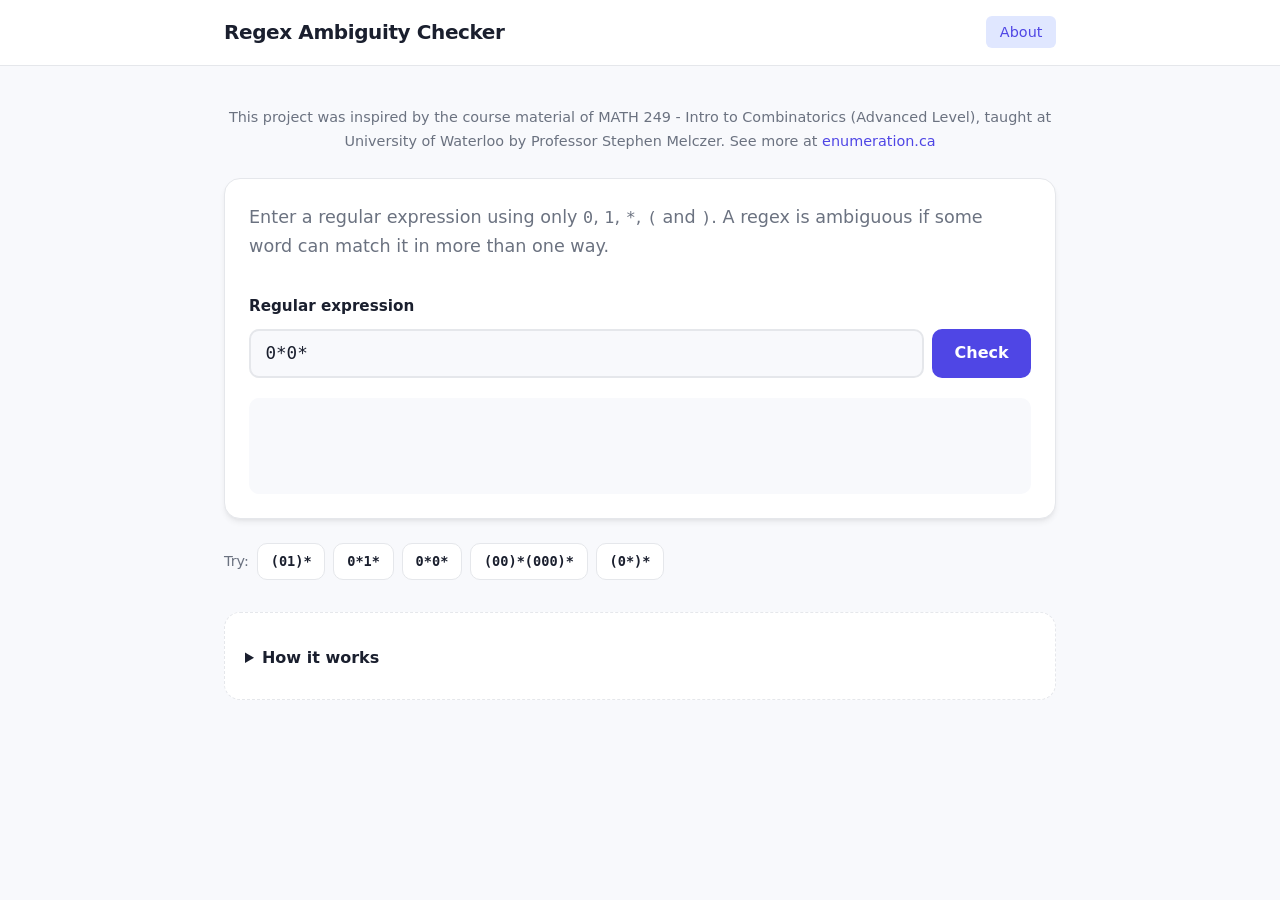
==== index.html @ b0a6043d "minor wording changes index.html" ====
<!DOCTYPE html>

<html lang="en">
<head>
  <meta charset="utf-8">
  <meta name="viewport" content="width=device-width, initial-scale=1">
  <title>Regex Ambiguity Checker</title>
  <link rel="stylesheet" href="style.css">
</head>
<body>
  <header class="site-header">
    <div class="header-content">
      <h1>Regex Ambiguity Checker</h1>
      <nav>
        <a href="about.html" class="nav-link">About</a>
      </nav>
    </div>
  </header>

  <main>
    <p class="inspiration-line">This project was inspired by the course material of MATH 249 - Intro to Combinatorics (Advanced Level), taught at University of Waterloo by Professor Stephen Melczer. See more at <a href="https://enumeration.ca" target="_blank" rel="noopener">enumeration.ca</a></p>

<div class="checker-card">
  <p class="lead">Enter a regular expression using only <code>0</code>, <code>1</code>, <code>*</code>, <code>(</code> and <code>)</code>. A regex is ambiguous if some word can match it in more than one way.</p>

  <label for="regex">Regular expression</label>
  <div class="input-row">
    <input id="regex" type="text" value="0*0*" autocomplete="off" spellcheck="false">
    <button id="check" type="button">
      <span class="btn-text">Check</span>
      <span class="btn-loading" aria-hidden="true">
        <span class="spinner"></span>
        Checking…
      </span>
    </button>
  </div>

  <div id="result" role="status" aria-live="polite"></div>
</div>

<div class="example-chips">
  <span class="examples-label">Try:</span>
  <button type="button" class="chip" data-regex="(01)*">(01)*</button>
  <button type="button" class="chip" data-regex="0*1*">0*1*</button>
  <button type="button" class="chip" data-regex="0*0*">0*0*</button>
  <button type="button" class="chip" data-regex="(00)*(000)*">(00)*(000)*</button>
  <button type="button" class="chip" data-regex="(0*)*">(0*)*</button>
</div>

<details class="how-it-works">
  <summary>How it works</summary>
  <p>The expression is parsed into a tree, converted to a Glushkov automaton, and checked for multiple accepting paths on the same word. <a href="about.html#algorithm">Learn more about the algorithm →</a></p>
</details>

  </main>

  <script>
    const knownAmbiguous = ['0*0*', '(00)*(000)*', '(0*)*', '0*1*0*', '1*1*'];
    const knownUnambiguous = ['(01)*', '0*1*', '0*0', '1*0*', '(01)*0'];

    function checkAmbiguity(regex) {
      if (knownAmbiguous.includes(regex)) return { ambiguous: true };
      if (knownUnambiguous.includes(regex)) return { ambiguous: false };
      if (/\([^)]*\*\)\*/.test(regex)) return { ambiguous: true };
      if (/0\*0\*/.test(regex) || /1\*1\*/.test(regex)) return { ambiguous: true };
      return { ambiguous: false };
    }

    const checkBtn = document.getElementById('check');
    const regexInput = document.getElementById('regex');
    const resultDiv = document.getElementById('result');

    checkBtn.addEventListener('click', function() {
      const btn = this;
      const regexValue = regexInput.value.trim();
      
      btn.classList.add('loading');
      resultDiv.style.opacity = '0';
      
      setTimeout(() => {
        btn.classList.remove('loading');
        resultDiv.style.opacity = '1';
        
        if (regexValue === '') {
          resultDiv.innerHTML = '<p class="verdict bad">⚠ Please enter a regex</p>';
          resultDiv.className = 'result-box error';
          return;
        }
        
        const result = checkAmbiguity(regexValue);
        
        if (result.ambiguous) {
          resultDiv.innerHTML = '<p class="verdict bad">⚠ Ambiguous</p><p class="witness">Some word can match this regex in multiple ways.</p>';
          resultDiv.className = 'result-box bad';
        } else {
          resultDiv.innerHTML = '<p class="verdict good">✓ Unambiguous</p><p class="witness">Each word has exactly one matching path.</p>';
          resultDiv.className = 'result-box good';
        }
      }, 500);
    });

    document.querySelectorAll('.chip').forEach(chip => {
      chip.addEventListener('click', function() {
        regexInput.value = this.dataset.regex;
        resultDiv.innerHTML = '';
        resultDiv.className = 'result-box';
        regexInput.focus();
      });
    });

    regexInput.addEventListener('keypress', function(e) {
      if (e.key === 'Enter') checkBtn.click();
    });
  </script>

</body>
</html>
---- style.css ----
:root {
--bg: #fafbfe;
--ink: #1f2937;
--muted: #6b7287;
--line: #e5e7eb;
--accent: #6366f1;
--accent-soft: #eef2ff;
--bad: #dc2626;
--bad-soft: #fef2f2;
--good: #059669;
--good-soft: #ecfdf5;
--card-bg: #ffffff;
--code-bg: #f8fafc;
--shadow-sm: 0 1px 3px rgba(0, 0, 0, 0.08);
--shadow: 0 4px 12px rgba(0, 0, 0, 0.08);
--shadow-lg: 0 10px 40px rgba(0, 0, 0, 0.12);
--radius-xl: 20px;
--radius-lg: 14px;
--radius-md: 10px;
--radius-sm: 8px;
}

@media (prefers-color-scheme: dark) {
:root {
--bg: #0b0d11;
--ink: #e5e7eb;
--muted: #9ca3af;
--line: #27272a;
--accent: #818cf8;
--accent-soft: #1e1b4b;
--bad: #f87171;
--bad-soft: #450a0a;
--good: #34d399;
--good-soft: #064e3b;
--card-bg: #13151a;
--code-bg: #1a1d24;
--shadow-sm: 0 1px 3px rgba(0, 0, 0, 0.3);
--shadow: 0 4px 12px rgba(0, 0, 0, 0.4);
--shadow-lg: 0 10px 40px rgba(0, 0, 0, 0.5);
}
}

- { box-sizing: border-box; }

body {
margin: 0;
background: var(--bg);
color: var(--ink);
font: 1rem/1.65 system-ui, -apple-system, "Segoe UI", sans-serif;
-webkit-font-smoothing: antialiased;
}

.site-header {
background: var(--card-bg);
border-bottom: 1px solid var(--line);
padding: 0.9rem 0;
position: sticky;
top: 0;
z-index: 100;
}

.header-content {
max-width: 56rem;
margin: 0 auto;
padding: 0 1.5rem;
display: flex;
justify-content: space-between;
align-items: center;
}

.header-content h1 {
font-size: 1.15rem;
margin: 0;
font-weight: 600;
letter-spacing: -0.01em;
}

.header-content h1 a {
color: var(--ink);
text-decoration: none;
}

.nav-link {
color: var(--accent);
text-decoration: none;
font-weight: 500;
padding: 0.45rem 0.9rem;
border-radius: var(--radius-sm);
background: var(--accent-soft);
font-size: 0.9rem;
transition: all 0.2s ease;
}

.nav-link:hover {
background: var(--accent);
color: #fff;
}

.back-link {
color: var(--accent);
text-decoration: none;
font-weight: 500;
transition: opacity 0.2s ease;
}

.back-link:hover {
opacity: 0.8;
}

main {
max-width: 56rem;
margin: 0 auto;
padding: 2rem 1.5rem 4rem;
}

.inspiration-line {
color: var(--muted);
font-size: 0.9rem;
margin: 0 0 1.5rem;
text-align: center;
}

.inspiration-line a {
color: var(--accent);
text-decoration: none;
}

.inspiration-line a:hover {
text-decoration: underline;
}

.lead {
color: var(--muted);
margin: 0 0 1.25rem;
font-size: 1rem;
line-height: 1.6;
}

.checker-card {
background: var(--card-bg);
border-radius: var(--radius-xl);
padding: 1.75rem;
box-shadow: var(--shadow);
border: 1px solid var(--line);
margin-bottom: 1.5rem;
}

label {
display: block;
font-weight: 600;
margin-bottom: 0.5rem;
font-size: 0.9rem;
color: var(--ink);
}

.input-row {
display: flex;
gap: 0.5rem;
}

input {
flex: 1;
min-width: 0;
font-size: 1.05rem;
padding: 0.75rem 1rem;
border: 2px solid var(--line);
border-radius: var(--radius-lg);
background: var(--bg);
color: var(--ink);
transition: all 0.2s ease;
font-family: ui-monospace, "SF Mono", Menlo, Consolas, monospace;
}

input:focus {
outline: none;
border-color: var(--accent);
box-shadow: 0 0 0 4px var(--accent-soft);
}

button {
font: inherit;
cursor: pointer;
border-radius: var(--radius-lg);
border: none;
background: var(--accent);
color: #fff;
padding: 0.75rem 1.5rem;
font-weight: 600;
font-size: 0.95rem;
transition: all 0.2s ease;
position: relative;
overflow: hidden;
display: flex;
align-items: center;
gap: 0.5rem;
}

button:hover {
transform: translateY(-1px);
box-shadow: var(--shadow);
}

button:active {
transform: translateY(0);
}

button.loading {
pointer-events: none;
opacity: 0.85;
}

button .btn-loading {
display: none;
align-items: center;
gap: 0.5rem;
}

button.loading .btn-text {
display: none;
}

button.loading .btn-loading {
display: flex;
}

.spinner {
width: 16px;
height: 16px;
border: 2px solid rgba(255, 255, 255, 0.3);
border-top-color: #fff;
border-radius: 50%;
animation: spin 0.7s linear infinite;
}

@keyframes spin {
to { transform: rotate(360deg); }
}

#result {
margin-top: 1.25rem;
padding: 1rem 1.25rem;
border-radius: var(--radius-md);
background: var(--bg);
min-height: 3.5rem;
transition: opacity 0.2s ease;
}

#result.error { background: var(--bad-soft); }
#result.good { background: var(--good-soft); }
#result.bad { background: var(--bad-soft); }

.verdict {
font-size: 1.25rem;
font-weight: 700;
margin: 0 0 0.2rem;
}

.verdict.good { color: var(--good); }
.verdict.bad { color: var(--bad); }

.witness {
margin: 0;
color: var(--muted);
font-size: 0.9rem;
}

.example-chips {
display: flex;
flex-wrap: wrap;
align-items: center;
gap: 0.5rem;
margin: 1.25rem 0;
}

.examples-label {
color: var(--muted);
font-size: 0.9rem;
}

.chip {
background: var(--card-bg);
color: var(--ink);
border: 1px solid var(--line);
padding: 0.4rem 0.8rem;
font-family: ui-monospace, Menlo, Consolas, monospace;
font-size: 0.85rem;
border-radius: var(--radius-md);
cursor: pointer;
transition: all 0.15s ease;
}

.chip:hover {
background: var(--accent-soft);
border-color: var(--accent);
color: var(--accent);
}

.how-it-works {
margin-top: 2rem;
padding: 1.25rem;
background: var(--card-bg);
border-radius: var(--radius-lg);
border: 1px dashed var(--line);
}

details summary {
cursor: pointer;
color: var(--ink);
font-weight: 600;
padding: 0.25rem 0;
transition: color 0.2s ease;
}

details summary:hover {
color: var(--accent);
}

details p {
color: var(--muted);
margin: 0.75rem 0 0;
line-height: 1.6;
}

details a {
color: var(--accent);
}

/* About page */
.about-page {
padding-top: 1.5rem;
}

.content-article {
background: var(--card-bg);
border-radius: var(--radius-xl);
padding: 2rem;
box-shadow: var(--shadow);
border: 1px solid var(--line);
}

.article-header {
margin-bottom: 2rem;
padding-bottom: 1.5rem;
border-bottom: 2px solid var(--accent-soft);
}

.article-header h2 {
font-size: 1.75rem;
margin: 0 0 0.5rem;
letter-spacing: -0.02em;
}

.article-intro {
color: var(--muted);
font-size: 1.05rem;
margin: 0;
}

section {
margin: 2rem 0;
padding: 1.5rem 0;
border-top: 1px solid var(--line);
}

section:first-of-type {
margin-top: 0;
padding-top: 0;
border-top: none;
}

section h3 {
font-size: 1.3rem;
margin: 0 0 1rem;
color: var(--ink);
letter-spacing: -0.01em;
}

section h4 {
font-size: 1rem;
margin: 1.25rem 0 0.5rem;
color: var(--ink);
font-weight: 600;
}

section h4:first-child {
margin-top: 0;
}

section p {
margin: 0.5rem 0;
line-height: 1.7;
color: var(--ink);
}

section ul, section ol {
margin: 0.75rem 0 0.75rem 1.4rem;
padding: 0;
}

section li {
margin: 0.4rem 0;
line-height: 1.65;
}

.syntax-list {
font-size: 1.1rem;
}

.syntax-list code {
background: var(--code-bg);
padding: 0.2rem 0.5rem;
border-radius: var(--radius-sm);
margin: 0 0.15rem;
}

pre {
background: var(--code-bg);
padding: 1.1rem;
border-radius: var(--radius-lg);
overflow-x: auto;
margin: 0.75rem 0;
font-size: 0.88rem;
line-height: 1.6;
border: 1px solid var(--line);
}

code {
font-family: ui-monospace, "SF Mono", Menlo, Consolas, monospace;
font-size: 0.9em;
}

.examples-grid {
display: grid;
grid-template-columns: repeat(auto-fit, minmax(240px, 1fr));
gap: 1rem;
margin: 1.5rem 0;
}

.example-card {
padding: 1.1rem;
border-radius: var(--radius-lg);
border-left: 4px solid var(--accent);
background: var(--code-bg);
}

.example-card h4 {
margin: 0 0 0.5rem;
font-size: 0.95rem;
}

.example-card p {
margin: 0;
font-size: 0.9rem;
line-height: 1.6;
}

.example-card.ambiguous {
border-left-color: var(--bad);
background: var(--bad-soft);
}

.example-card.unambiguous {
border-left-color: var(--good);
background: var(--good-soft);
}

.key-insight {
font-style: italic;
color: var(--muted);
background: var(--accent-soft);
padding: 1rem 1.25rem;
border-radius: var(--radius-lg);
margin: 1.5rem 0;
}

.steps-list {
counter-reset: step;
list-style: none;
margin: 1.5rem 0 0;
padding: 0;
}

.steps-list li {
counter-increment: step;
margin: 1.5rem 0;
padding-left: 3rem;
position: relative;
}

.steps-list li::before {
content: counter(step);
position: absolute;
left: 0;
top: 0;
width: 2rem;
height: 2rem;
background: var(--accent);
color: #fff;
border-radius: 50%;
display: flex;
align-items: center;
justify-content: center;
font-weight: 700;
font-size: 0.9rem;
}

.steps-list h4 {
margin-top: 0;
}

a {
color: var(--accent);
text-decoration: none;
transition: all 0.2s ease;
}

a:hover {
text-decoration: underline;
}

@media (max-width: 640px) {
.header-content {
flex-direction: column;
gap: 0.75rem;
text-align: center;
}

main {
padding: 1.5rem 1rem 3rem;
}

.checker-card {
padding: 1.25rem;
}

.input-row {
flex-direction: column;
}

button {
width: 100%;
justify-content: center;
}

.content-article {
padding: 1.5rem;
}

.examples-grid {
grid-template-columns: 1fr;
}

.steps-list li {
padding-left: 0;
margin-left: 0.5rem;
}

.steps-list li::before {
width: 1.5rem;
height: 1.5rem;
font-size: 0.8rem;
}
}:root {
--bg: #f8f9fc;
--ink: #1a1f2e;
--muted: #6b7280;
--line: #e5e7eb;
--accent: #4f46e5;
--accent-soft: #e0e7ff;
--bad: #dc2626;
--bad-soft: #fef2f2;
--good: #059669;
--good-soft: #ecfdf5;
--section-bg: #ffffff;
--code-bg: #f3f4f6;
--shadow: 0 4px 6px -1px rgba(0, 0, 0, 0.07), 0 2px 4px -2px rgba(0, 0, 0, 0.06);
--shadow-hover: 0 10px 15px -3px rgba(0, 0, 0, 0.1), 0 4px 6px -4px rgba(0, 0, 0, 0.1);
--radius-lg: 16px;
--radius-md: 10px;
--radius-sm: 6px;
}

@media (prefers-color-scheme: dark) {
:root {
--bg: #0f1115;
--ink: #e5e7eb;
--muted: #9ca3af;
--line: #27272a;
--accent: #818cf8;
--accent-soft: #312e81;
--bad: #f87171;
--bad-soft: #450a0a;
--good: #34d399;
--good-soft: #064e3b;
--section-bg: #18181b;
--code-bg: #1f1f22;
--shadow: 0 4px 6px -1px rgba(0, 0, 0, 0.3);
--shadow-hover: 0 10px 15px -3px rgba(0, 0, 0, 0.4);
}
}

- { box-sizing: border-box; }

body {
margin: 0;
background: var(--bg);
color: var(--ink);
font: 1rem/1.65 system-ui, -apple-system, "Segoe UI", sans-serif;
-webkit-font-smoothing: antialiased;
}

.site-header {
background: var(--section-bg);
border-bottom: 1px solid var(--line);
padding: 1rem 0;
position: sticky;
top: 0;
z-index: 100;
}

.header-content {
max-width: 52rem;
margin: 0 auto;
padding: 0 1.5rem;
display: flex;
justify-content: space-between;
align-items: center;
}

.header-content h1 {
font-size: 1.25rem;
margin: 0;
letter-spacing: -0.02em;
}

.nav-link {
color: var(--accent);
text-decoration: none;
font-weight: 500;
padding: 0.5rem 0.85rem;
border-radius: var(--radius-sm);
background: var(--accent-soft);
transition: all 0.2s ease;
}

.nav-link:hover {
background: var(--accent);
color: #fff;
}

main {
max-width: 52rem;
margin: 0 auto;
padding: 2.5rem 1.5rem 4rem;
}

.lead {
color: var(--muted);
margin: 0 0 2rem;
font-size: 1.1rem;
line-height: 1.7;
}

code, input, pre {
font-family: ui-monospace, "SF Mono", Menlo, Consolas, monospace;
font-size: 0.95em;
}

.checker-card {
background: var(--section-bg);
border-radius: var(--radius-lg);
padding: 1.5rem;
box-shadow: var(--shadow);
border: 1px solid var(--line);
margin-bottom: 1.5rem;
}

label {
display: block;
font-weight: 600;
margin-bottom: 0.6rem;
font-size: 0.95rem;
}

.row {
display: flex;
gap: 0.6rem;
}

input {
flex: 1;
min-width: 0;
font-size: 1.1rem;
padding: 0.7rem 0.9rem;
border: 2px solid var(--line);
border-radius: var(--radius-md);
background: var(--bg);
color: var(--ink);
transition: border-color 0.2s ease, box-shadow 0.2s ease;
}

input:focus {
outline: none;
border-color: var(--accent);
box-shadow: 0 0 0 3px var(--accent-soft);
}

button {
font: inherit;
cursor: pointer;
border-radius: var(--radius-md);
border: none;
background: var(--accent);
color: #fff;
padding: 0.7rem 1.4rem;
font-weight: 600;
transition: all 0.2s ease;
position: relative;
overflow: hidden;
}

button:hover {
transform: translateY(-1px);
box-shadow: var(--shadow-hover);
}

button:active {
transform: translateY(0);
}

button.loading .btn-text {
display: none;
}

button .btn-loading {
display: none;
}

button.loading .btn-loading {
display: inline;
}

#result {
margin-top: 1.25rem;
min-height: 4rem;
padding: 1rem;
border-radius: var(--radius-md);
background: var(--bg);
}

.verdict {
font-size: 1.4rem;
font-weight: 700;
margin: 0 0 0.25rem;
}

.verdict.good {
color: var(--good);
}

.verdict.bad {
color: var(--bad);
}

.witness {
margin: 0;
color: var(--muted);
font-size: 0.95rem;
}

.examples {
color: var(--muted);
margin: 1.5rem 0;
}

.ex {
background: var(--section-bg);
color: var(--ink);
border: 1px solid var(--line);
padding: 0.4rem 0.75rem;
margin: 0.25rem 0.35rem 0.25rem 0;
font-family: ui-monospace, Menlo, Consolas, monospace;
font-size: 0.9rem;
border-radius: var(--radius-sm);
cursor: pointer;
transition: all 0.15s ease;
}

.ex:hover {
background: var(--accent-soft);
border-color: var(--accent);
color: var(--accent);
}

.how-it-works {
margin-top: 2rem;
padding-top: 1.5rem;
border-top: 1px dashed var(--line);
}

details summary {
cursor: pointer;
color: var(--ink);
font-weight: 600;
padding: 0.5rem 0;
transition: color 0.2s ease;
}

details summary:hover {
color: var(--accent);
}

details p {
color: var(--muted);
line-height: 1.7;
}

.info-section {
margin-top: 2.5rem;
padding: 1.75rem;
background: var(--section-bg);
border-radius: var(--radius-lg);
border: 1px solid var(--line);
box-shadow: var(--shadow);
}

.info-section h2 {
font-size: 1.4rem;
margin: 0 0 1.25rem;
color: var(--ink);
letter-spacing: -0.01em;
}

.info-section h3 {
font-size: 1.1rem;
margin: 1.5rem 0 0.6rem;
color: var(--ink);
font-weight: 600;
}

.info-section h3:first-child {
margin-top: 0;
}

.info-section p {
margin: 0.6rem 0;
line-height: 1.7;
}

.info-section ul,
.info-section ol {
margin: 0.75rem 0 0.75rem 1.4rem;
padding: 0;
}

.info-section li {
margin: 0.4rem 0;
line-height: 1.6;
}

.subsection {
margin-top: 1.25rem;
padding-top: 1.25rem;
border-top: 1px dashed var(--line);
}

.subsection:first-child {
margin-top: 0;
padding-top: 0;
border-top: none;
}

pre {
background: var(--code-bg);
padding: 1.1rem;
border-radius: var(--radius-md);
overflow-x: auto;
margin: 0.75rem 0;
font-size: 0.9rem;
line-height: 1.6;
border: 1px solid var(--line);
}

.syntax-chars {
font-size: 1.05rem;
}

.example-item {
margin: 1rem 0;
padding: 1rem;
background: var(--code-bg);
border-radius: var(--radius-md);
border-left: 4px solid var(--accent);
}

.note {
font-style: italic;
color: var(--muted);
margin-top: 1.25rem;
padding: 1rem;
background: var(--accent-soft);
border-radius: var(--radius-md);
border: none;
}

a {
color: var(--accent);
text-decoration: none;
transition: color 0.2s ease;
}

a:hover {
color: var(--accent);
text-decoration: underline;
}

@media (max-width: 600px) {
.header-content {
flex-direction: column;
gap: 0.75rem;
text-align: center;
}

main {
padding: 1.5rem 1rem;
}

.checker-card {
padding: 1.25rem;
}

.row {
flex-direction: column;
}

.info-section {
padding: 1.25rem;
}
}
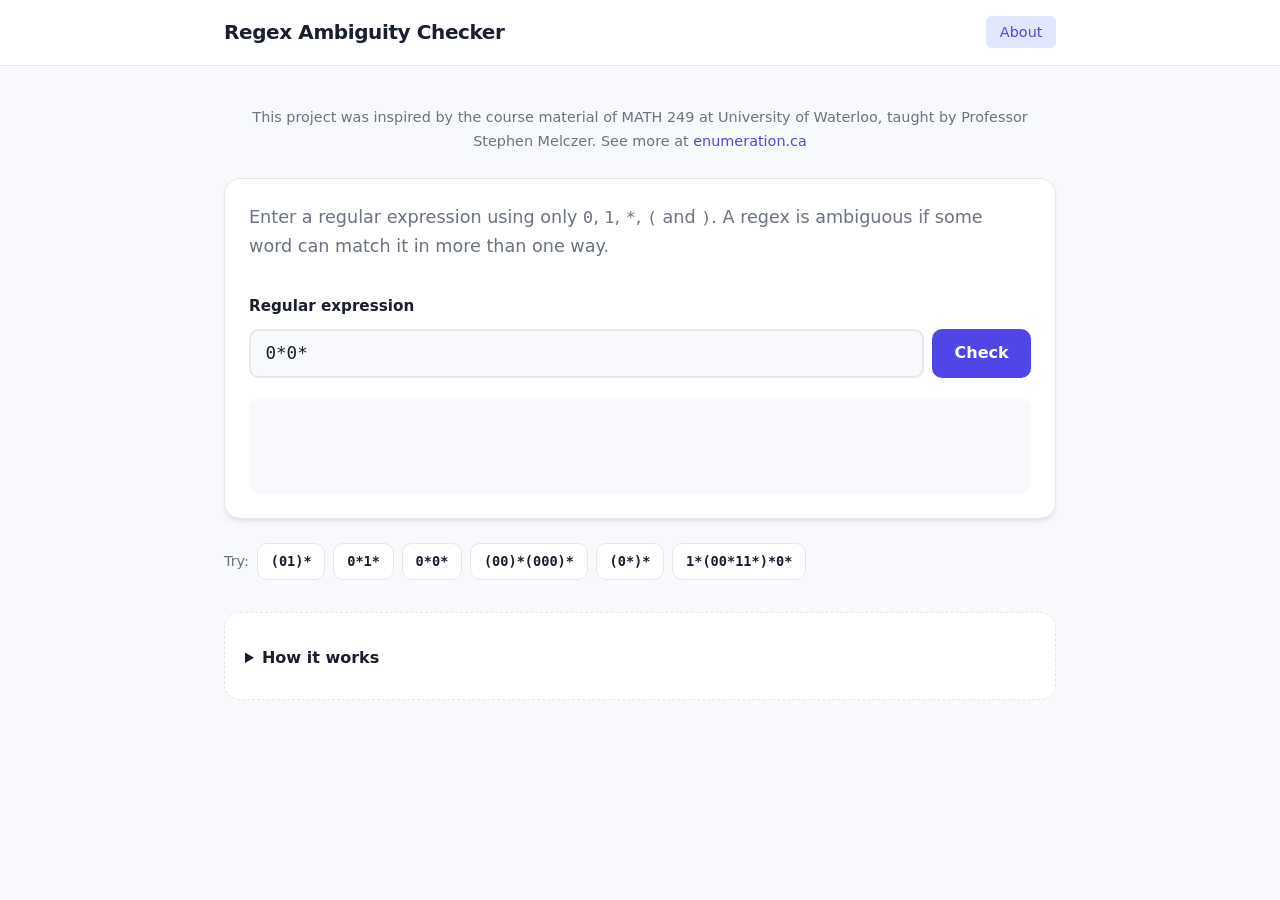
==== commit f0c5dc62: "Update index.html corrected implementation" ====
--- a/index.html
+++ b/index.html
@@ -18,7 +18,7 @@
   </header>
 
   <main>
-    <p class="inspiration-line">This project was inspired by the course material of MATH 249 - Intro to Combinatorics (Advanced Level), taught at University of Waterloo by Professor Stephen Melczer. See more at <a href="https://enumeration.ca" target="_blank" rel="noopener">enumeration.ca</a></p>
+    <p class="inspiration-line">This project was inspired by the course material of MATH 249 at University of Waterloo, taught by Professor Stephen Melczer. See more at <a href="https://enumeration.ca" target="_blank" rel="noopener">enumeration.ca</a></p>
 
 <div class="checker-card">
   <p class="lead">Enter a regular expression using only <code>0</code>, <code>1</code>, <code>*</code>, <code>(</code> and <code>)</code>. A regex is ambiguous if some word can match it in more than one way.</p>
@@ -45,6 +45,7 @@
   <button type="button" class="chip" data-regex="0*0*">0*0*</button>
   <button type="button" class="chip" data-regex="(00)*(000)*">(00)*(000)*</button>
   <button type="button" class="chip" data-regex="(0*)*">(0*)*</button>
+  <button type="button" class="chip" data-regex="1*(00*11*)*0*">1*(00*11*)*0*</button>
 </div>
 
 <details class="how-it-works">
@@ -55,17 +56,426 @@
   </main>
 
   <script>
-    const knownAmbiguous = ['0*0*', '(00)*(000)*', '(0*)*', '0*1*0*', '1*1*'];
-    const knownUnambiguous = ['(01)*', '0*1*', '0*0', '1*0*', '(01)*0'];
-
-    function checkAmbiguity(regex) {
-      if (knownAmbiguous.includes(regex)) return { ambiguous: true };
-      if (knownUnambiguous.includes(regex)) return { ambiguous: false };
-      if (/\([^)]*\*\)\*/.test(regex)) return { ambiguous: true };
-      if (/0\*0\*/.test(regex) || /1\*1\*/.test(regex)) return { ambiguous: true };
-      return { ambiguous: false };
+    // ============ PARSER ============
+    class Parser {
+      constructor(input) {
+        this.input = input;
+        this.pos = 0;
+      }
+
+      parse() {
+        const ast = this.parseExpr();
+        if (this.pos < this.input.length) {
+          throw new Error(`Unexpected character '${this.input[this.pos]}' at position ${this.pos}`);
+        }
+        return ast;
+      }
+
+      parseExpr() {
+        return this.parseConcat();
+      }
+
+      parseConcat() {
+        let left = this.parseUnion();
+        while (this.pos < this.input.length) {
+          const c = this.input[this.pos];
+          if (c === '0' || c === '1' || c === '(') {
+            const right = this.parseUnion();
+            left = { type: 'cat', left, right };
+          } else {
+            break;
+          }
+        }
+        return left;
+      }
+
+      parseUnion() {
+        let left = this.parseStar();
+        while (this.pos < this.input.length && this.input[this.pos] === '|') {
+          this.pos++;
+          const right = this.parseStar();
+          left = { type: 'union', left, right };
+        }
+        return left;
+      }
+
+      parseStar() {
+        let node = this.parseAtom();
+        while (this.pos < this.input.length && this.input[this.pos] === '*') {
+          this.pos++;
+          node = { type: 'star', child: node };
+        }
+        return node;
+      }
+
+      parseAtom() {
+        if (this.pos >= this.input.length) {
+          throw new Error('Unexpected end of input');
+        }
+        const c = this.input[this.pos];
+        if (c === '0' || c === '1') {
+          this.pos++;
+          return { type: 'sym', value: c };
+        }
+        if (c === '(') {
+          this.pos++;
+          const inner = this.parseExpr();
+          if (this.pos >= this.input.length || this.input[this.pos] !== ')') {
+            throw new Error('Missing closing parenthesis');
+          }
+          this.pos++;
+          return inner;
+        }
+        throw new Error(`Unexpected character '${c}' at position ${this.pos}`);
+      }
     }
 
+    // ============ AMBIGUITY CHECKER ============
+    class AmbiguityChecker {
+      constructor() {
+        this.positionCounter = 0;
+        this.positions = [];
+      }
+
+      check(regex) {
+        // Parse
+        const parser = new Parser(regex);
+        const ast = parser.parse();
+
+        // Check empty-word ambiguity
+        const emptyWays = this.countEmptyMatches(ast);
+        if (emptyWays >= 2) {
+          return { ambiguous: true, witness: 'ε (empty word)' };
+        }
+
+        // Build Glushkov automaton
+        this.positionCounter = 0;
+        this.positions = [];
+        const labeled = this.labelPositions(ast);
+        
+        const nullable = this.computeNullable(labeled);
+        const first = this.computeFirst(labeled);
+        const last = this.computeLast(labeled);
+        const follow = this.computeFollow(labeled, first, last);
+
+        const n = this.positionCounter;
+        if (n === 0) {
+          return { ambiguous: false };
+        }
+
+        // Build transition function
+        const transitions = this.buildTransitions(n, follow);
+
+        // Accepting states
+        const accepting = new Set();
+        for (const p of last) accepting.add(p);
+        if (nullable) accepting.add(-1); // start state
+
+        // Search product automaton
+        const result = this.searchProduct(n, transitions, accepting, labeled);
+        return result;
+      }
+
+      countEmptyMatches(node) {
+        if (!node) return 0;
+        switch (node.type) {
+          case 'sym':
+            return 0;
+          case 'cat': {
+            const leftWays = this.countEmptyMatches(node.left);
+            if (leftWays === 0) return 0;
+            const rightWays = this.countEmptyMatches(node.right);
+            return Math.min(2, leftWays * rightWays);
+          }
+          case 'union': {
+            const leftWays = this.countEmptyMatches(node.left);
+            const rightWays = this.countEmptyMatches(node.right);
+            return Math.min(2, leftWays + rightWays);
+          }
+          case 'star':
+            // Star can always match empty once. If child can match empty, it's ambiguous.
+            const childWays = this.countEmptyMatches(node.child);
+            return childWays > 0 ? 2 : 1;
+          default:
+            return 1; // eps
+        }
+      }
+
+      labelPositions(node) {
+        if (!node) return node;
+        switch (node.type) {
+          case 'sym': {
+            const pos = this.positionCounter++;
+            this.positions.push({ pos, symbol: node.value });
+            return { ...node, position: pos };
+          }
+          case 'cat':
+            return { ...node, left: this.labelPositions(node.left), right: this.labelPositions(node.right) };
+          case 'union':
+            return { ...node, left: this.labelPositions(node.left), right: this.labelPositions(node.right) };
+          case 'star':
+            return { ...node, child: this.labelPositions(node.child) };
+          default:
+            return node;
+        }
+      }
+
+      computeNullable(node) {
+        if (!node) return true;
+        switch (node.type) {
+          case 'sym': return false;
+          case 'cat': return this.computeNullable(node.left) && this.computeNullable(node.right);
+          case 'union': return this.computeNullable(node.left) || this.computeNullable(node.right);
+          case 'star': return true;
+          default: return true;
+        }
+      }
+
+      computeFirst(node) {
+        const result = new Set();
+        this.collectFirst(node, result);
+        return result;
+      }
+
+      collectFirst(node, set) {
+        if (!node) return;
+        switch (node.type) {
+          case 'sym':
+            set.add(node.position);
+            break;
+          case 'cat':
+            this.collectFirst(node.left, set);
+            if (this.computeNullable(node.left)) {
+              this.collectFirst(node.right, set);
+            }
+            break;
+          case 'union':
+            this.collectFirst(node.left, set);
+            this.collectFirst(node.right, set);
+            break;
+          case 'star':
+            this.collectFirst(node.child, set);
+            break;
+        }
+      }
+
+      computeLast(node) {
+        const result = new Set();
+        this.collectLast(node, result);
+        return result;
+      }
+
+      collectLast(node, set) {
+        if (!node) return;
+        switch (node.type) {
+          case 'sym':
+            set.add(node.position);
+            break;
+          case 'cat':
+            if (this.computeNullable(node.right)) {
+              this.collectLast(node.left, set);
+            }
+            this.collectLast(node.right, set);
+            break;
+          case 'union':
+            this.collectLast(node.left, set);
+            this.collectLast(node.right, set);
+            break;
+          case 'star':
+            this.collectLast(node.child, set);
+            break;
+        }
+      }
+
+      computeFollow(node, first, last) {
+        const follow = new Map();
+        this.collectFollow(node, first, last, follow);
+        return follow;
+      }
+
+      collectFollow(node, first, last, followMap) {
+        if (!node) return;
+        switch (node.type) {
+          case 'sym':
+            break;
+          case 'cat': {
+            const lastLeft = this.collectLastAsSet(node.left);
+            const firstRight = this.collectFirstAsSet(node.right);
+            for (const p of lastLeft) {
+              if (!followMap.has(p)) followMap.set(p, new Set());
+              for (const q of firstRight) followMap.get(p).add(q);
+            }
+            this.collectFollow(node.left, first, last, followMap);
+            this.collectFollow(node.right, first, last, followMap);
+            break;
+          }
+          case 'union':
+            this.collectFollow(node.left, first, last, followMap);
+            this.collectFollow(node.right, first, last, followMap);
+            break;
+          case 'star': {
+            const lastSet = this.collectLastAsSet(node.child);
+            const firstSet = this.collectFirstAsSet(node.child);
+            for (const p of lastSet) {
+              if (!followMap.has(p)) followMap.set(p, new Set());
+              for (const q of firstSet) followMap.get(p).add(q);
+            }
+            this.collectFollow(node.child, first, last, followMap);
+            break;
+          }
+        }
+      }
+
+      collectFirstAsSet(node) {
+        const set = new Set();
+        this.collectFirst(node, set);
+        return set;
+      }
+
+      collectLastAsSet(node) {
+        const set = new Set();
+        this.collectLast(node, set);
+        return set;
+      }
+
+      buildTransitions(n, follow) {
+        const transitions = new Map();
+        // Start state (-1) transitions to all first positions
+        // Position p transitions to all positions in follow(p)
+        for (const [p, follows] of follow) {
+          for (const q of follows) {
+            const sym = this.positions.find(pos => pos.pos === q)?.symbol;
+            if (!transitions.has(p)) transitions.set(p, new Map());
+            if (!transitions.get(p).has(sym)) transitions.get(p).set(sym, []);
+            transitions.get(p).get(sym).push(q);
+          }
+        }
+        return transitions;
+      }
+
+      searchProduct(n, transitions, accepting, labeled) {
+        // Product state: (p, q) where p and q are states
+        // Start from (-1, -1)
+        const startState = [-1, -1];
+        
+        // BFS for reachability
+        const visited = new Set();
+        const queue = [startState];
+        visited.add(this.stateKey(startState));
+        
+        const reachable = new Set();
+        reachable.add(this.stateKey(startState));
+        
+        const parent = new Map();
+        parent.set(this.stateKey(startState), null);
+        
+        while (queue.length > 0) {
+          const [p, q] = queue.shift();
+          
+          // Get all symbols both can transition on
+          const pTrans = transitions.get(p) || new Map();
+          const qTrans = transitions.get(q) || new Map();
+          
+          for (const [sym, pTargets] of pTrans) {
+            const qTargets = qTrans.get(sym) || [];
+            for (const pNext of pTargets) {
+              for (const qNext of qTargets) {
+                const key = this.stateKey([pNext, qNext]);
+                if (!visited.has(key)) {
+                  visited.add(key);
+                  reachable.add(key);
+                  parent.set(key, { state: [p, q], symbol: sym });
+                  queue.push([pNext, qNext]);
+                }
+              }
+            }
+          }
+        }
+        
+        // Find co-reachable: states that can reach (accepting, accepting)
+        // Reverse BFS from accepting pairs
+        const coReachable = new Set();
+        const coQueue = [];
+        
+        for (const a of accepting) {
+          for (const b of accepting) {
+            const key = this.stateKey([a, b]);
+            if (reachable.has(key)) {
+              coReachable.add(key);
+              coQueue.push([a, b]);
+            }
+          }
+        }
+        
+        // Build reverse transitions
+        const reverseTrans = new Map();
+        for (const [from, syms] of transitions) {
+          for (const [sym, targets] of syms) {
+            for (const to of targets) {
+              if (!reverseTrans.has(to)) reverseTrans.set(to, new Map());
+              if (!reverseTrans.get(to).has(sym)) reverseTrans.get(to).set(sym, []);
+              reverseTrans.get(to).get(sym).push(from);
+            }
+          }
+        }
+        
+        const coVisited = new Set(coReachable);
+        while (coQueue.length > 0) {
+          const [p, q] = coQueue.shift();
+          
+          const pRev = reverseTrans.get(p) || new Map();
+          const qRev = reverseTrans.get(q) || new Map();
+          
+          for (const [sym, pSources] of pRev) {
+            const qSources = qRev.get(sym) || [];
+            for (const pPrev of pSources) {
+              for (const qPrev of qSources) {
+                const key = this.stateKey([pPrev, qPrev]);
+                if (!coVisited.has(key) && reachable.has(key)) {
+                  coVisited.add(key);
+                  coReachable.add(key);
+                  coQueue.push([pPrev, qPrev]);
+                }
+              }
+            }
+          }
+        }
+        
+        // Check if any (p, q) with p != q is both reachable and co-reachable
+        for (const key of reachable) {
+          if (coReachable.has(key)) {
+            const [p, q] = this.parseStateKey(key);
+            if (p !== q) {
+              // Found ambiguity! Reconstruct witness
+              const witness = this.reconstructWitness([p, q], parent, reverseTrans, accepting);
+              return { ambiguous: true, witness };
+            }
+          }
+        }
+        
+        return { ambiguous: false };
+      }
+
+      stateKey([p, q]) {
+        return `${p}:${q}`;
+      }
+
+      parseStateKey(key) {
+        const [p, q] = key.split(':').map(Number);
+        return [p, q];
+      }
+
+      reconstructWitness(divergentState, parent, reverseTrans, accepting) {
+        // Simplified: just return a description
+        const [p, q] = divergentState;
+        const pSym = this.positions.find(pos => pos.pos === p)?.symbol || '?';
+        const qSym = this.positions.find(pos => pos.pos === q)?.symbol || '?';
+        return `Diverges at positions ${p} and ${q} (symbols ${pSym}, ${qSym})`;
+      }
+    }
+
+    // ============ UI HANDLING ============
+    const checker = new AmbiguityChecker();
     const checkBtn = document.getElementById('check');
     const regexInput = document.getElementById('regex');
     const resultDiv = document.getElementById('result');
@@ -87,16 +497,21 @@
           return;
         }
         
-        const result = checkAmbiguity(regexValue);
-        
-        if (result.ambiguous) {
-          resultDiv.innerHTML = '<p class="verdict bad">⚠ Ambiguous</p><p class="witness">Some word can match this regex in multiple ways.</p>';
-          resultDiv.className = 'result-box bad';
-        } else {
-          resultDiv.innerHTML = '<p class="verdict good">✓ Unambiguous</p><p class="witness">Each word has exactly one matching path.</p>';
-          resultDiv.className = 'result-box good';
-        }
-      }, 500);
+        try {
+          const result = checker.check(regexValue);
+          
+          if (result.ambiguous) {
+            resultDiv.innerHTML = `<p class="verdict bad">⚠ Ambiguous</p><p class="witness">${result.witness ? 'Witness: ' + result.witness : 'Some word can match this regex in multiple ways.'}</p>`;
+            resultDiv.className = 'result-box bad';
+          } else {
+            resultDiv.innerHTML = '<p class="verdict good">✓ Unambiguous</p><p class="witness">Each word has exactly one matching path.</p>';
+            resultDiv.className = 'result-box good';
+          }
+        } catch (e) {
+          resultDiv.innerHTML = `<p class="verdict bad">⚠ Error: ${e.message}</p>`;
+          resultDiv.className = 'result-box error';
+        }
+      }, 300);
     });
 
     document.querySelectorAll('.chip').forEach(chip => {
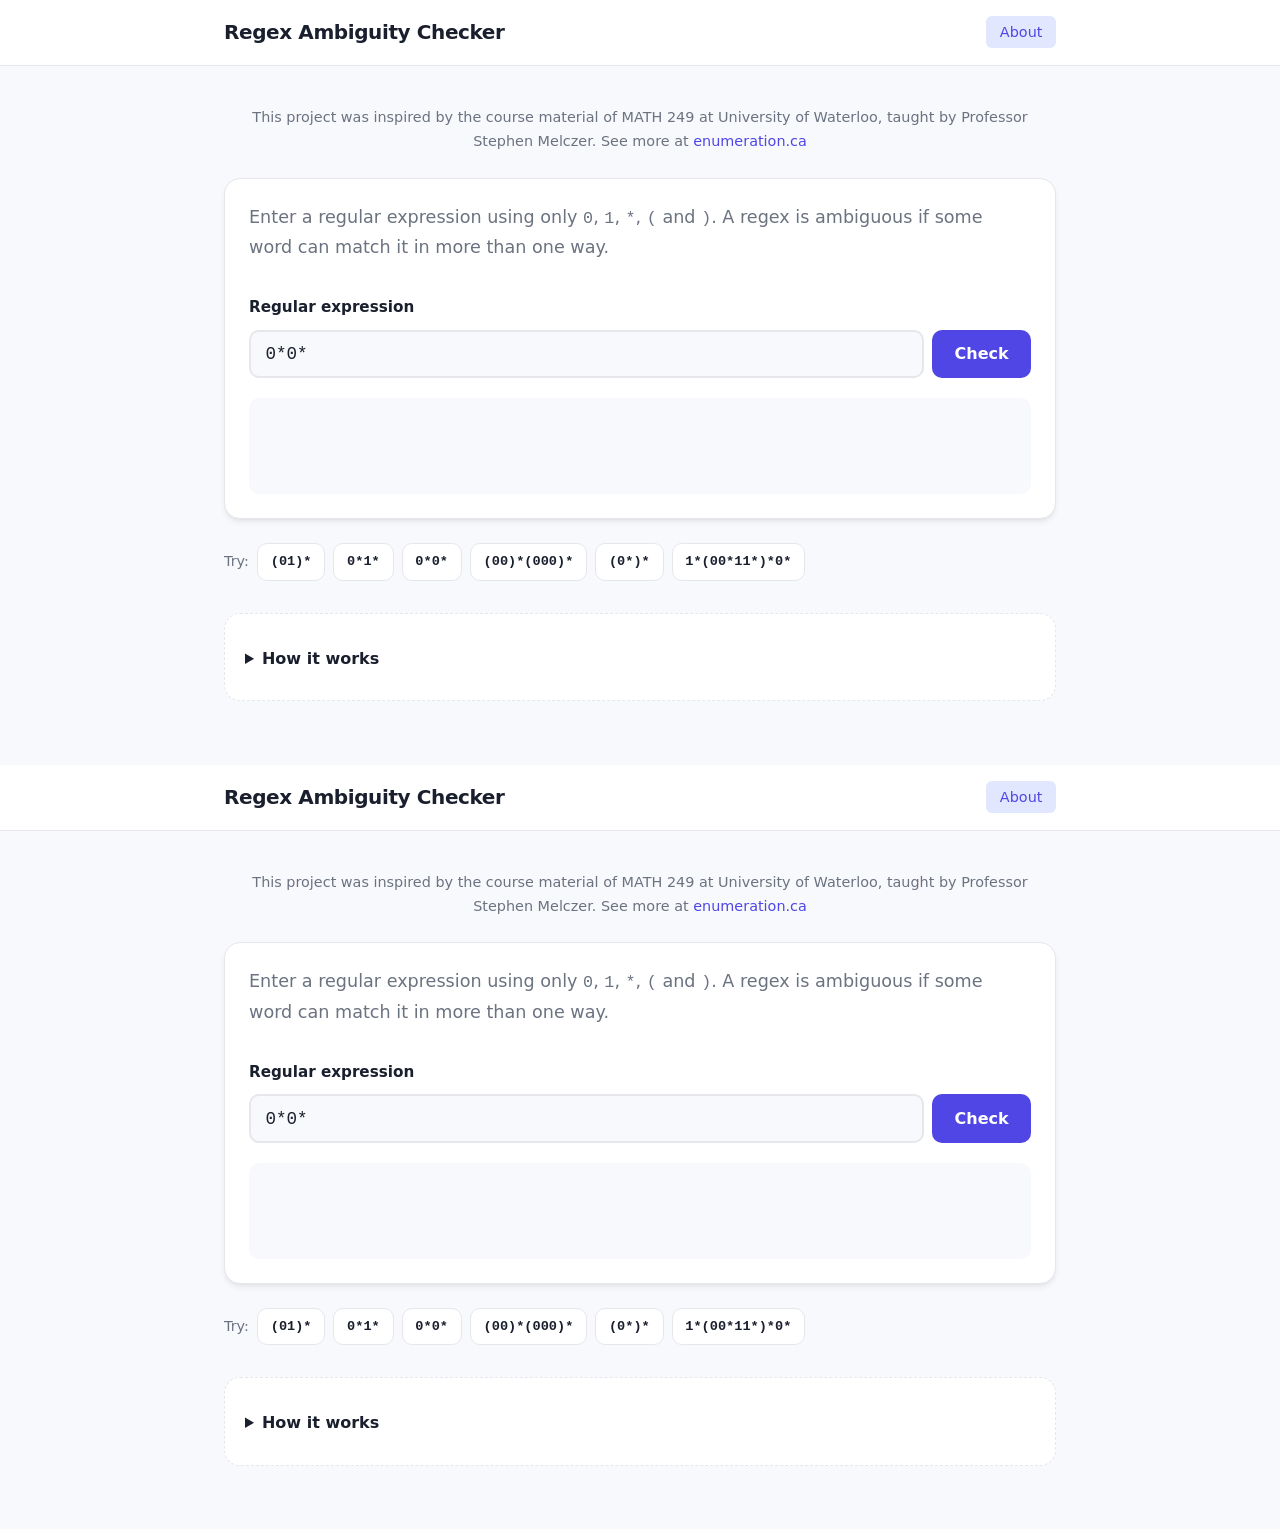
==== commit dd52510f: "Update index.html take 2" ====
--- a/index.html
+++ b/index.html
@@ -138,7 +138,6 @@
       }
 
       check(regex) {
-        // Parse
         const parser = new Parser(regex);
         const ast = parser.parse();
 
@@ -156,23 +155,23 @@
         const nullable = this.computeNullable(labeled);
         const first = this.computeFirst(labeled);
         const last = this.computeLast(labeled);
-        const follow = this.computeFollow(labeled, first, last);
+        const follow = this.computeFollow(labeled);
 
         const n = this.positionCounter;
         if (n === 0) {
           return { ambiguous: false };
         }
 
-        // Build transition function
-        const transitions = this.buildTransitions(n, follow);
+        // Build transitions (start state = -1)
+        const transitions = this.buildTransitions(first, follow);
 
         // Accepting states
         const accepting = new Set();
         for (const p of last) accepting.add(p);
-        if (nullable) accepting.add(-1); // start state
+        if (nullable) accepting.add(-1);
 
         // Search product automaton
-        const result = this.searchProduct(n, transitions, accepting, labeled);
+        const result = this.searchProduct(transitions, accepting);
         return result;
       }
 
@@ -193,11 +192,10 @@
             return Math.min(2, leftWays + rightWays);
           }
           case 'star':
-            // Star can always match empty once. If child can match empty, it's ambiguous.
             const childWays = this.countEmptyMatches(node.child);
             return childWays > 0 ? 2 : 1;
           default:
-            return 1; // eps
+            return 1;
         }
       }
 
@@ -287,13 +285,13 @@
         }
       }
 
-      computeFollow(node, first, last) {
+      computeFollow(node) {
         const follow = new Map();
-        this.collectFollow(node, first, last, follow);
+        this.collectFollow(node, follow);
         return follow;
       }
 
-      collectFollow(node, first, last, followMap) {
+      collectFollow(node, followMap) {
         if (!node) return;
         switch (node.type) {
           case 'sym':
@@ -305,13 +303,13 @@
               if (!followMap.has(p)) followMap.set(p, new Set());
               for (const q of firstRight) followMap.get(p).add(q);
             }
-            this.collectFollow(node.left, first, last, followMap);
-            this.collectFollow(node.right, first, last, followMap);
+            this.collectFollow(node.left, followMap);
+            this.collectFollow(node.right, followMap);
             break;
           }
           case 'union':
-            this.collectFollow(node.left, first, last, followMap);
-            this.collectFollow(node.right, first, last, followMap);
+            this.collectFollow(node.left, followMap);
+            this.collectFollow(node.right, followMap);
             break;
           case 'star': {
             const lastSet = this.collectLastAsSet(node.child);
@@ -320,7 +318,7 @@
               if (!followMap.has(p)) followMap.set(p, new Set());
               for (const q of firstSet) followMap.get(p).add(q);
             }
-            this.collectFollow(node.child, first, last, followMap);
+            this.collectFollow(node.child, followMap);
             break;
           }
         }
@@ -338,9 +336,17 @@
         return set;
       }
 
-      buildTransitions(n, follow) {
+      buildTransitions(first, follow) {
         const transitions = new Map();
+        
         // Start state (-1) transitions to all first positions
+        for (const pos of first) {
+          const sym = this.positions.find(p => p.pos === pos)?.symbol;
+          if (!transitions.has(-1)) transitions.set(-1, new Map());
+          if (!transitions.get(-1).has(sym)) transitions.get(-1).set(sym, []);
+          transitions.get(-1).get(sym).push(pos);
+        }
+        
         // Position p transitions to all positions in follow(p)
         for (const [p, follows] of follow) {
           for (const q of follows) {
@@ -350,12 +356,11 @@
             transitions.get(p).get(sym).push(q);
           }
         }
+        
         return transitions;
       }
 
-      searchProduct(n, transitions, accepting, labeled) {
-        // Product state: (p, q) where p and q are states
-        // Start from (-1, -1)
+      searchProduct(transitions, accepting) {
         const startState = [-1, -1];
         
         // BFS for reachability
@@ -366,13 +371,9 @@
         const reachable = new Set();
         reachable.add(this.stateKey(startState));
         
-        const parent = new Map();
-        parent.set(this.stateKey(startState), null);
-        
         while (queue.length > 0) {
           const [p, q] = queue.shift();
           
-          // Get all symbols both can transition on
           const pTrans = transitions.get(p) || new Map();
           const qTrans = transitions.get(q) || new Map();
           
@@ -384,7 +385,6 @@
                 if (!visited.has(key)) {
                   visited.add(key);
                   reachable.add(key);
-                  parent.set(key, { state: [p, q], symbol: sym });
                   queue.push([pNext, qNext]);
                 }
               }
@@ -392,22 +392,7 @@
           }
         }
         
-        // Find co-reachable: states that can reach (accepting, accepting)
-        // Reverse BFS from accepting pairs
-        const coReachable = new Set();
-        const coQueue = [];
-        
-        for (const a of accepting) {
-          for (const b of accepting) {
-            const key = this.stateKey([a, b]);
-            if (reachable.has(key)) {
-              coReachable.add(key);
-              coQueue.push([a, b]);
-            }
-          }
-        }
-        
-        // Build reverse transitions
+        // Reverse BFS for co-reachability
         const reverseTrans = new Map();
         for (const [from, syms] of transitions) {
           for (const [sym, targets] of syms) {
@@ -415,6 +400,19 @@
               if (!reverseTrans.has(to)) reverseTrans.set(to, new Map());
               if (!reverseTrans.get(to).has(sym)) reverseTrans.get(to).set(sym, []);
               reverseTrans.get(to).get(sym).push(from);
+            }
+          }
+        }
+        
+        const coReachable = new Set();
+        const coQueue = [];
+        
+        for (const a of accepting) {
+          for (const b of accepting) {
+            const key = this.stateKey([a, b]);
+            if (reachable.has(key)) {
+              coReachable.add(key);
+              coQueue.push([a, b]);
             }
           }
         }
@@ -441,14 +439,13 @@
           }
         }
         
-        // Check if any (p, q) with p != q is both reachable and co-reachable
+        // Find divergent state (p ≠ q) that is both reachable and co-reachable
         for (const key of reachable) {
           if (coReachable.has(key)) {
             const [p, q] = this.parseStateKey(key);
             if (p !== q) {
-              // Found ambiguity! Reconstruct witness
-              const witness = this.reconstructWitness([p, q], parent, reverseTrans, accepting);
-              return { ambiguous: true, witness };
+              const word = this.reconstructWord([p, q], transitions, accepting);
+              return { ambiguous: true, witness: word ? `"${word}"` : 'some word' };
             }
           }
         }
@@ -465,12 +462,59 @@
         return [p, q];
       }
 
-      reconstructWitness(divergentState, parent, reverseTrans, accepting) {
-        // Simplified: just return a description
-        const [p, q] = divergentState;
-        const pSym = this.positions.find(pos => pos.pos === p)?.symbol || '?';
-        const qSym = this.positions.find(pos => pos.pos === q)?.symbol || '?';
-        return `Diverges at positions ${p} and ${q} (symbols ${pSym}, ${qSym})`;
+      reconstructWord(divergentState, transitions, accepting) {
+        const [targetP, targetQ] = divergentState;
+        const startState = [-1, -1];
+        
+        // BFS to find path from start to divergent state
+        const visited = new Map();
+        visited.set(this.stateKey(startState), '');
+        const queue = [startState];
+        
+        while (queue.length > 0) {
+          const [p, q] = queue.shift();
+          const word = visited.get(this.stateKey([p, q]));
+          
+          if (p === targetP && q === targetQ) {
+            // Check if current state is already an accepting pair
+            if (accepting.has(p) && accepting.has(q)) {
+              return word;
+            }
+            // Otherwise extend by one symbol to reach accepting pair
+            const pTrans = transitions.get(p) || new Map();
+            const qTrans = transitions.get(q) || new Map();
+            
+            for (const [sym, pTargets] of pTrans) {
+              const qTargets = qTrans.get(sym) || [];
+              for (const pNext of pTargets) {
+                for (const qNext of qTargets) {
+                  if (accepting.has(pNext) && accepting.has(qNext)) {
+                    return word + sym;
+                  }
+                }
+              }
+            }
+            return word;
+          }
+          
+          const pTrans = transitions.get(p) || new Map();
+          const qTrans = transitions.get(q) || new Map();
+          
+          for (const [sym, pTargets] of pTrans) {
+            const qTargets = qTrans.get(sym) || [];
+            for (const pNext of pTargets) {
+              for (const qNext of qTargets) {
+                const key = this.stateKey([pNext, qNext]);
+                if (!visited.has(key)) {
+                  visited.set(key, word + sym);
+                  queue.push([pNext, qNext]);
+                }
+              }
+            }
+          }
+        }
+        
+        return null;
       }
     }
 
@@ -501,7 +545,7 @@
           const result = checker.check(regexValue);
           
           if (result.ambiguous) {
-            resultDiv.innerHTML = `<p class="verdict bad">⚠ Ambiguous</p><p class="witness">${result.witness ? 'Witness: ' + result.witness : 'Some word can match this regex in multiple ways.'}</p>`;
+            resultDiv.innerHTML = `<p class="verdict bad">⚠ Ambiguous</p><p class="witness">Witness: ${result.witness}</p>`;
             resultDiv.className = 'result-box bad';
           } else {
             resultDiv.innerHTML = '<p class="verdict good">✓ Unambiguous</p><p class="witness">Each word has exactly one matching path.</p>';
@@ -529,4 +573,577 @@
   </script>
 
 </body>
+</html><!DOCTYPE html>
+
+<html lang="en">
+<head>
+  <meta charset="utf-8">
+  <meta name="viewport" content="width=device-width, initial-scale=1">
+  <title>Regex Ambiguity Checker</title>
+  <link rel="stylesheet" href="style.css">
+</head>
+<body>
+  <header class="site-header">
+    <div class="header-content">
+      <h1>Regex Ambiguity Checker</h1>
+      <nav>
+        <a href="about.html" class="nav-link">About</a>
+      </nav>
+    </div>
+  </header>
+
+  <main>
+    <p class="inspiration-line">This project was inspired by the course material of MATH 249 at University of Waterloo, taught by Professor Stephen Melczer. See more at <a href="https://enumeration.ca" target="_blank" rel="noopener">enumeration.ca</a></p>
+
+<div class="checker-card">
+  <p class="lead">Enter a regular expression using only <code>0</code>, <code>1</code>, <code>*</code>, <code>(</code> and <code>)</code>. A regex is ambiguous if some word can match it in more than one way.</p>
+
+  <label for="regex">Regular expression</label>
+  <div class="input-row">
+    <input id="regex" type="text" value="0*0*" autocomplete="off" spellcheck="false">
+    <button id="check" type="button">
+      <span class="btn-text">Check</span>
+      <span class="btn-loading" aria-hidden="true">
+        <span class="spinner"></span>
+        Checking…
+      </span>
+    </button>
+  </div>
+
+  <div id="result" role="status" aria-live="polite"></div>
+</div>
+
+<div class="example-chips">
+  <span class="examples-label">Try:</span>
+  <button type="button" class="chip" data-regex="(01)*">(01)*</button>
+  <button type="button" class="chip" data-regex="0*1*">0*1*</button>
+  <button type="button" class="chip" data-regex="0*0*">0*0*</button>
+  <button type="button" class="chip" data-regex="(00)*(000)*">(00)*(000)*</button>
+  <button type="button" class="chip" data-regex="(0*)*">(0*)*</button>
+  <button type="button" class="chip" data-regex="1*(00*11*)*0*">1*(00*11*)*0*</button>
+</div>
+
+<details class="how-it-works">
+  <summary>How it works</summary>
+  <p>The expression is parsed into a tree, converted to a Glushkov automaton, and checked for multiple accepting paths on the same word. <a href="about.html#algorithm">Learn more about the algorithm →</a></p>
+</details>
+
+  </main>
+
+  <script>
+    // ============ PARSER ============
+    class Parser {
+      constructor(input) {
+        this.input = input;
+        this.pos = 0;
+      }
+
+      parse() {
+        const ast = this.parseExpr();
+        if (this.pos < this.input.length) {
+          throw new Error(`Unexpected character '${this.input[this.pos]}' at position ${this.pos}`);
+        }
+        return ast;
+      }
+
+      parseExpr() {
+        return this.parseConcat();
+      }
+
+      parseConcat() {
+        let left = this.parseUnion();
+        while (this.pos < this.input.length) {
+          const c = this.input[this.pos];
+          if (c === '0' || c === '1' || c === '(') {
+            const right = this.parseUnion();
+            left = { type: 'cat', left, right };
+          } else {
+            break;
+          }
+        }
+        return left;
+      }
+
+      parseUnion() {
+        let left = this.parseStar();
+        while (this.pos < this.input.length && this.input[this.pos] === '|') {
+          this.pos++;
+          const right = this.parseStar();
+          left = { type: 'union', left, right };
+        }
+        return left;
+      }
+
+      parseStar() {
+        let node = this.parseAtom();
+        while (this.pos < this.input.length && this.input[this.pos] === '*') {
+          this.pos++;
+          node = { type: 'star', child: node };
+        }
+        return node;
+      }
+
+      parseAtom() {
+        if (this.pos >= this.input.length) {
+          throw new Error('Unexpected end of input');
+        }
+        const c = this.input[this.pos];
+        if (c === '0' || c === '1') {
+          this.pos++;
+          return { type: 'sym', value: c };
+        }
+        if (c === '(') {
+          this.pos++;
+          const inner = this.parseExpr();
+          if (this.pos >= this.input.length || this.input[this.pos] !== ')') {
+            throw new Error('Missing closing parenthesis');
+          }
+          this.pos++;
+          return inner;
+        }
+        throw new Error(`Unexpected character '${c}' at position ${this.pos}`);
+      }
+    }
+
+    // ============ AMBIGUITY CHECKER ============
+    class AmbiguityChecker {
+      constructor() {
+        this.positionCounter = 0;
+        this.positions = [];
+      }
+
+      check(regex) {
+        // Parse
+        const parser = new Parser(regex);
+        const ast = parser.parse();
+
+        // Check empty-word ambiguity
+        const emptyWays = this.countEmptyMatches(ast);
+        if (emptyWays >= 2) {
+          return { ambiguous: true, witness: 'ε (empty word)' };
+        }
+
+        // Build Glushkov automaton
+        this.positionCounter = 0;
+        this.positions = [];
+        const labeled = this.labelPositions(ast);
+        
+        const nullable = this.computeNullable(labeled);
+        const first = this.computeFirst(labeled);
+        const last = this.computeLast(labeled);
+        const follow = this.computeFollow(labeled);
+
+        const n = this.positionCounter;
+        if (n === 0) {
+          return { ambiguous: false };
+        }
+
+        // Build transition function (includes start state -1)
+        const transitions = this.buildTransitions(first, follow);
+
+        // Accepting states
+        const accepting = new Set();
+        for (const p of last) accepting.add(p);
+        if (nullable) accepting.add(-1);
+
+        // Search product automaton
+        const result = this.searchProduct(transitions, accepting);
+        return result;
+      }
+
+      countEmptyMatches(node) {
+        if (!node) return 0;
+        switch (node.type) {
+          case 'sym':
+            return 0;
+          case 'cat': {
+            const leftWays = this.countEmptyMatches(node.left);
+            if (leftWays === 0) return 0;
+            const rightWays = this.countEmptyMatches(node.right);
+            return Math.min(2, leftWays * rightWays);
+          }
+          case 'union': {
+            const leftWays = this.countEmptyMatches(node.left);
+            const rightWays = this.countEmptyMatches(node.right);
+            return Math.min(2, leftWays + rightWays);
+          }
+          case 'star':
+            const childWays = this.countEmptyMatches(node.child);
+            return childWays > 0 ? 2 : 1;
+          default:
+            return 1;
+        }
+      }
+
+      labelPositions(node) {
+        if (!node) return node;
+        switch (node.type) {
+          case 'sym': {
+            const pos = this.positionCounter++;
+            this.positions.push({ pos, symbol: node.value });
+            return { ...node, position: pos };
+          }
+          case 'cat':
+            return { ...node, left: this.labelPositions(node.left), right: this.labelPositions(node.right) };
+          case 'union':
+            return { ...node, left: this.labelPositions(node.left), right: this.labelPositions(node.right) };
+          case 'star':
+            return { ...node, child: this.labelPositions(node.child) };
+          default:
+            return node;
+        }
+      }
+
+      computeNullable(node) {
+        if (!node) return true;
+        switch (node.type) {
+          case 'sym': return false;
+          case 'cat': return this.computeNullable(node.left) && this.computeNullable(node.right);
+          case 'union': return this.computeNullable(node.left) || this.computeNullable(node.right);
+          case 'star': return true;
+          default: return true;
+        }
+      }
+
+      computeFirst(node) {
+        const result = new Set();
+        this.collectFirst(node, result);
+        return result;
+      }
+
+      collectFirst(node, set) {
+        if (!node) return;
+        switch (node.type) {
+          case 'sym':
+            set.add(node.position);
+            break;
+          case 'cat':
+            this.collectFirst(node.left, set);
+            if (this.computeNullable(node.left)) {
+              this.collectFirst(node.right, set);
+            }
+            break;
+          case 'union':
+            this.collectFirst(node.left, set);
+            this.collectFirst(node.right, set);
+            break;
+          case 'star':
+            this.collectFirst(node.child, set);
+            break;
+        }
+      }
+
+      computeLast(node) {
+        const result = new Set();
+        this.collectLast(node, result);
+        return result;
+      }
+
+      collectLast(node, set) {
+        if (!node) return;
+        switch (node.type) {
+          case 'sym':
+            set.add(node.position);
+            break;
+          case 'cat':
+            if (this.computeNullable(node.right)) {
+              this.collectLast(node.left, set);
+            }
+            this.collectLast(node.right, set);
+            break;
+          case 'union':
+            this.collectLast(node.left, set);
+            this.collectLast(node.right, set);
+            break;
+          case 'star':
+            this.collectLast(node.child, set);
+            break;
+        }
+      }
+
+      computeFollow(node) {
+        const follow = new Map();
+        this.collectFollow(node, follow);
+        return follow;
+      }
+
+      collectFollow(node, followMap) {
+        if (!node) return;
+        switch (node.type) {
+          case 'sym':
+            break;
+          case 'cat': {
+            const lastLeft = this.collectLastAsSet(node.left);
+            const firstRight = this.collectFirstAsSet(node.right);
+            for (const p of lastLeft) {
+              if (!followMap.has(p)) followMap.set(p, new Set());
+              for (const q of firstRight) followMap.get(p).add(q);
+            }
+            this.collectFollow(node.left, followMap);
+            this.collectFollow(node.right, followMap);
+            break;
+          }
+          case 'union':
+            this.collectFollow(node.left, followMap);
+            this.collectFollow(node.right, followMap);
+            break;
+          case 'star': {
+            const lastSet = this.collectLastAsSet(node.child);
+            const firstSet = this.collectFirstAsSet(node.child);
+            for (const p of lastSet) {
+              if (!followMap.has(p)) followMap.set(p, new Set());
+              for (const q of firstSet) followMap.get(p).add(q);
+            }
+            this.collectFollow(node.child, followMap);
+            break;
+          }
+        }
+      }
+
+      collectFirstAsSet(node) {
+        const set = new Set();
+        this.collectFirst(node, set);
+        return set;
+      }
+
+      collectLastAsSet(node) {
+        const set = new Set();
+        this.collectLast(node, set);
+        return set;
+      }
+
+      buildTransitions(first, follow) {
+        const transitions = new Map();
+        
+        // Start state (-1) transitions to all first positions
+        for (const pos of first) {
+          const sym = this.positions.find(p => p.pos === pos)?.symbol;
+          if (!transitions.has(-1)) transitions.set(-1, new Map());
+          if (!transitions.get(-1).has(sym)) transitions.get(-1).set(sym, []);
+          transitions.get(-1).get(sym).push(pos);
+        }
+        
+        // Position p transitions to all positions in follow(p)
+        for (const [p, follows] of follow) {
+          for (const q of follows) {
+            const sym = this.positions.find(pos => pos.pos === q)?.symbol;
+            if (!transitions.has(p)) transitions.set(p, new Map());
+            if (!transitions.get(p).has(sym)) transitions.get(p).set(sym, []);
+            transitions.get(p).get(sym).push(q);
+          }
+        }
+        
+        return transitions;
+      }
+
+      searchProduct(transitions, accepting) {
+        const startState = [-1, -1];
+        
+        // BFS for reachability from (start, start)
+        const visited = new Set();
+        const queue = [startState];
+        visited.add(this.stateKey(startState));
+        
+        const reachable = new Set();
+        reachable.add(this.stateKey(startState));
+        
+        while (queue.length > 0) {
+          const [p, q] = queue.shift();
+          
+          const pTrans = transitions.get(p) || new Map();
+          const qTrans = transitions.get(q) || new Map();
+          
+          for (const [sym, pTargets] of pTrans) {
+            const qTargets = qTrans.get(sym) || [];
+            for (const pNext of pTargets) {
+              for (const qNext of qTargets) {
+                const key = this.stateKey([pNext, qNext]);
+                if (!visited.has(key)) {
+                  visited.add(key);
+                  reachable.add(key);
+                  queue.push([pNext, qNext]);
+                }
+              }
+            }
+          }
+        }
+        
+        // Reverse BFS for co-reachability (can reach accepting pair)
+        const reverseTrans = new Map();
+        for (const [from, syms] of transitions) {
+          for (const [sym, targets] of syms) {
+            for (const to of targets) {
+              if (!reverseTrans.has(to)) reverseTrans.set(to, new Map());
+              if (!reverseTrans.get(to).has(sym)) reverseTrans.get(to).set(sym, []);
+              reverseTrans.get(to).get(sym).push(from);
+            }
+          }
+        }
+        
+        const coReachable = new Set();
+        const coQueue = [];
+        
+        for (const a of accepting) {
+          for (const b of accepting) {
+            const key = this.stateKey([a, b]);
+            if (reachable.has(key)) {
+              coReachable.add(key);
+              coQueue.push([a, b]);
+            }
+          }
+        }
+        
+        const coVisited = new Set(coReachable);
+        while (coQueue.length > 0) {
+          const [p, q] = coQueue.shift();
+          
+          const pRev = reverseTrans.get(p) || new Map();
+          const qRev = reverseTrans.get(q) || new Map();
+          
+          for (const [sym, pSources] of pRev) {
+            const qSources = qRev.get(sym) || [];
+            for (const pPrev of pSources) {
+              for (const qPrev of qSources) {
+                const key = this.stateKey([pPrev, qPrev]);
+                if (!coVisited.has(key) && reachable.has(key)) {
+                  coVisited.add(key);
+                  coReachable.add(key);
+                  coQueue.push([pPrev, qPrev]);
+                }
+              }
+            }
+          }
+        }
+        
+        // Check for divergent state (p ≠ q) that is both reachable and co-reachable
+        for (const key of reachable) {
+          if (coReachable.has(key)) {
+            const [p, q] = this.parseStateKey(key);
+            if (p !== q) {
+              const word = this.reconstructWord([p, q], transitions, accepting);
+              return { ambiguous: true, witness: word ? `"${word}"` : 'some word' };
+            }
+          }
+        }
+        
+        return { ambiguous: false };
+      }
+
+      stateKey([p, q]) {
+        return `${p}:${q}`;
+      }
+
+      parseStateKey(key) {
+        const [p, q] = key.split(':').map(Number);
+        return [p, q];
+      }
+
+      reconstructWord(divergentState, transitions, accepting) {
+        // BFS to find path from start to divergent state, then to accepting
+        const [targetP, targetQ] = divergentState;
+        
+        // Forward BFS to reach divergent state
+        const startState = [-1, -1];
+        const visited = new Map();
+        visited.set(this.stateKey(startState), { word: '', parent: null });
+        
+        const queue = [startState];
+        while (queue.length > 0) {
+          const [p, q] = queue.shift();
+          const current = visited.get(this.stateKey([p, q]));
+          
+          if (p === targetP && q === targetQ) {
+            // Now extend to accepting state
+            const pTrans = transitions.get(p) || new Map();
+            const qTrans = transitions.get(q) || new Map();
+            
+            for (const [sym, pTargets] of pTrans) {
+              const qTargets = qTrans.get(sym) || [];
+              for (const pNext of pTargets) {
+                for (const qNext of qTargets) {
+                  if (accepting.has(pNext) && accepting.has(qNext)) {
+                    return current.word + sym;
+                  }
+                }
+              }
+            }
+            return current.word;
+          }
+          
+          const pTrans = transitions.get(p) || new Map();
+          const qTrans = transitions.get(q) || new Map();
+          
+          for (const [sym, pTargets] of pTrans) {
+            const qTargets = qTrans.get(sym) || [];
+            for (const pNext of pTargets) {
+              for (const qNext of qTargets) {
+                const key = this.stateKey([pNext, qNext]);
+                if (!visited.has(key)) {
+                  visited.set(key, { word: current.word + sym, parent: [p, q] });
+                  queue.push([pNext, qNext]);
+                }
+              }
+            }
+          }
+        }
+        
+        return null;
+      }
+    }
+
+    // ============ UI HANDLING ============
+    const checker = new AmbiguityChecker();
+    const checkBtn = document.getElementById('check');
+    const regexInput = document.getElementById('regex');
+    const resultDiv = document.getElementById('result');
+
+    checkBtn.addEventListener('click', function() {
+      const btn = this;
+      const regexValue = regexInput.value.trim();
+      
+      btn.classList.add('loading');
+      resultDiv.style.opacity = '0';
+      
+      setTimeout(() => {
+        btn.classList.remove('loading');
+        resultDiv.style.opacity = '1';
+        
+        if (regexValue === '') {
+          resultDiv.innerHTML = '<p class="verdict bad">⚠ Please enter a regex</p>';
+          resultDiv.className = 'result-box error';
+          return;
+        }
+        
+        try {
+          const result = checker.check(regexValue);
+          
+          if (result.ambiguous) {
+            resultDiv.innerHTML = `<p class="verdict bad">⚠ Ambiguous</p><p class="witness">Witness: ${result.witness}</p>`;
+            resultDiv.className = 'result-box bad';
+          } else {
+            resultDiv.innerHTML = '<p class="verdict good">✓ Unambiguous</p><p class="witness">Each word has exactly one matching path.</p>';
+            resultDiv.className = 'result-box good';
+          }
+        } catch (e) {
+          resultDiv.innerHTML = `<p class="verdict bad">⚠ Error: ${e.message}</p>`;
+          resultDiv.className = 'result-box error';
+        }
+      }, 300);
+    });
+
+    document.querySelectorAll('.chip').forEach(chip => {
+      chip.addEventListener('click', function() {
+        regexInput.value = this.dataset.regex;
+        resultDiv.innerHTML = '';
+        resultDiv.className = 'result-box';
+        regexInput.focus();
+      });
+    });
+
+    regexInput.addEventListener('keypress', function(e) {
+      if (e.key === 'Enter') checkBtn.click();
+    });
+  </script>
+
+</body>
 </html>
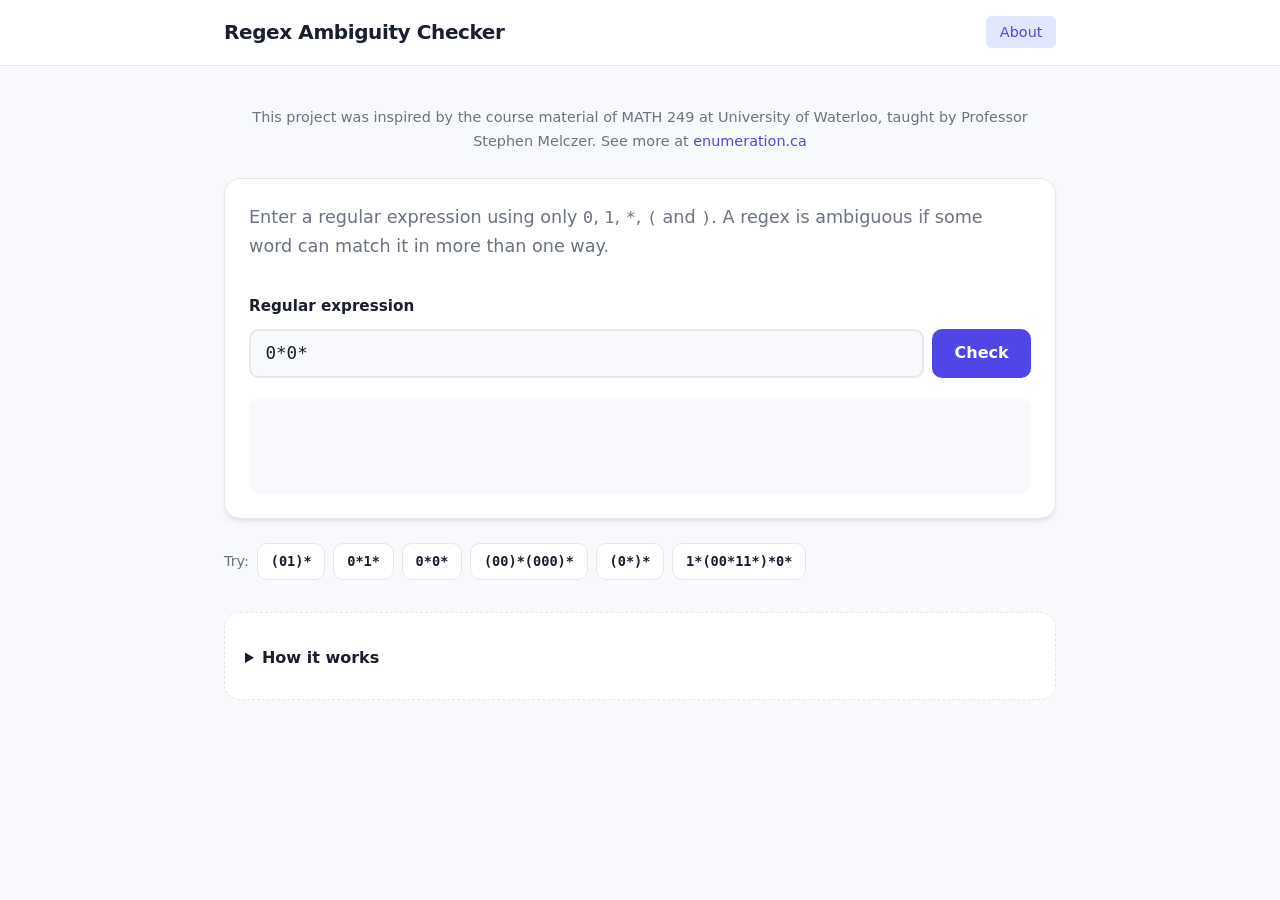
==== commit 75b08482: "Update index.html fix the double up" ====
--- a/index.html
+++ b/index.html
@@ -56,7 +56,6 @@
   </main>
 
   <script>
-    // ============ PARSER ============
     class Parser {
       constructor(input) {
         this.input = input;
@@ -130,7 +129,6 @@
       }
     }
 
-    // ============ AMBIGUITY CHECKER ============
     class AmbiguityChecker {
       constructor() {
         this.positionCounter = 0;
@@ -141,13 +139,11 @@
         const parser = new Parser(regex);
         const ast = parser.parse();
 
-        // Check empty-word ambiguity
         const emptyWays = this.countEmptyMatches(ast);
         if (emptyWays >= 2) {
           return { ambiguous: true, witness: 'ε (empty word)' };
         }
 
-        // Build Glushkov automaton
         this.positionCounter = 0;
         this.positions = [];
         const labeled = this.labelPositions(ast);
@@ -162,15 +158,12 @@
           return { ambiguous: false };
         }
 
-        // Build transitions (start state = -1)
         const transitions = this.buildTransitions(first, follow);
 
-        // Accepting states
         const accepting = new Set();
         for (const p of last) accepting.add(p);
         if (nullable) accepting.add(-1);
 
-        // Search product automaton
         const result = this.searchProduct(transitions, accepting);
         return result;
       }
@@ -178,8 +171,7 @@
       countEmptyMatches(node) {
         if (!node) return 0;
         switch (node.type) {
-          case 'sym':
-            return 0;
+          case 'sym': return 0;
           case 'cat': {
             const leftWays = this.countEmptyMatches(node.left);
             if (leftWays === 0) return 0;
@@ -191,11 +183,11 @@
             const rightWays = this.countEmptyMatches(node.right);
             return Math.min(2, leftWays + rightWays);
           }
-          case 'star':
+          case 'star': {
             const childWays = this.countEmptyMatches(node.child);
             return childWays > 0 ? 2 : 1;
-          default:
-            return 1;
+          }
+          default: return 1;
         }
       }
 
@@ -339,7 +331,6 @@
       buildTransitions(first, follow) {
         const transitions = new Map();
         
-        // Start state (-1) transitions to all first positions
         for (const pos of first) {
           const sym = this.positions.find(p => p.pos === pos)?.symbol;
           if (!transitions.has(-1)) transitions.set(-1, new Map());
@@ -347,7 +338,6 @@
           transitions.get(-1).get(sym).push(pos);
         }
         
-        // Position p transitions to all positions in follow(p)
         for (const [p, follows] of follow) {
           for (const q of follows) {
             const sym = this.positions.find(pos => pos.pos === q)?.symbol;
@@ -363,7 +353,6 @@
       searchProduct(transitions, accepting) {
         const startState = [-1, -1];
         
-        // BFS for reachability
         const visited = new Set();
         const queue = [startState];
         visited.add(this.stateKey(startState));
@@ -392,7 +381,6 @@
           }
         }
         
-        // Reverse BFS for co-reachability
         const reverseTrans = new Map();
         for (const [from, syms] of transitions) {
           for (const [sym, targets] of syms) {
@@ -439,7 +427,6 @@
           }
         }
         
-        // Find divergent state (p ≠ q) that is both reachable and co-reachable
         for (const key of reachable) {
           if (coReachable.has(key)) {
             const [p, q] = this.parseStateKey(key);
@@ -466,7 +453,6 @@
         const [targetP, targetQ] = divergentState;
         const startState = [-1, -1];
         
-        // BFS to find path from start to divergent state
         const visited = new Map();
         visited.set(this.stateKey(startState), '');
         const queue = [startState];
@@ -476,11 +462,9 @@
           const word = visited.get(this.stateKey([p, q]));
           
           if (p === targetP && q === targetQ) {
-            // Check if current state is already an accepting pair
             if (accepting.has(p) && accepting.has(q)) {
               return word;
             }
-            // Otherwise extend by one symbol to reach accepting pair
             const pTrans = transitions.get(p) || new Map();
             const qTrans = transitions.get(q) || new Map();
             
@@ -518,7 +502,6 @@
       }
     }
 
-    // ============ UI HANDLING ============
     const checker = new AmbiguityChecker();
     const checkBtn = document.getElementById('check');
     const regexInput = document.getElementById('regex');
@@ -573,577 +556,4 @@
   </script>
 
 </body>
-</html><!DOCTYPE html>
-
-<html lang="en">
-<head>
-  <meta charset="utf-8">
-  <meta name="viewport" content="width=device-width, initial-scale=1">
-  <title>Regex Ambiguity Checker</title>
-  <link rel="stylesheet" href="style.css">
-</head>
-<body>
-  <header class="site-header">
-    <div class="header-content">
-      <h1>Regex Ambiguity Checker</h1>
-      <nav>
-        <a href="about.html" class="nav-link">About</a>
-      </nav>
-    </div>
-  </header>
-
-  <main>
-    <p class="inspiration-line">This project was inspired by the course material of MATH 249 at University of Waterloo, taught by Professor Stephen Melczer. See more at <a href="https://enumeration.ca" target="_blank" rel="noopener">enumeration.ca</a></p>
-
-<div class="checker-card">
-  <p class="lead">Enter a regular expression using only <code>0</code>, <code>1</code>, <code>*</code>, <code>(</code> and <code>)</code>. A regex is ambiguous if some word can match it in more than one way.</p>
-
-  <label for="regex">Regular expression</label>
-  <div class="input-row">
-    <input id="regex" type="text" value="0*0*" autocomplete="off" spellcheck="false">
-    <button id="check" type="button">
-      <span class="btn-text">Check</span>
-      <span class="btn-loading" aria-hidden="true">
-        <span class="spinner"></span>
-        Checking…
-      </span>
-    </button>
-  </div>
-
-  <div id="result" role="status" aria-live="polite"></div>
-</div>
-
-<div class="example-chips">
-  <span class="examples-label">Try:</span>
-  <button type="button" class="chip" data-regex="(01)*">(01)*</button>
-  <button type="button" class="chip" data-regex="0*1*">0*1*</button>
-  <button type="button" class="chip" data-regex="0*0*">0*0*</button>
-  <button type="button" class="chip" data-regex="(00)*(000)*">(00)*(000)*</button>
-  <button type="button" class="chip" data-regex="(0*)*">(0*)*</button>
-  <button type="button" class="chip" data-regex="1*(00*11*)*0*">1*(00*11*)*0*</button>
-</div>
-
-<details class="how-it-works">
-  <summary>How it works</summary>
-  <p>The expression is parsed into a tree, converted to a Glushkov automaton, and checked for multiple accepting paths on the same word. <a href="about.html#algorithm">Learn more about the algorithm →</a></p>
-</details>
-
-  </main>
-
-  <script>
-    // ============ PARSER ============
-    class Parser {
-      constructor(input) {
-        this.input = input;
-        this.pos = 0;
-      }
-
-      parse() {
-        const ast = this.parseExpr();
-        if (this.pos < this.input.length) {
-          throw new Error(`Unexpected character '${this.input[this.pos]}' at position ${this.pos}`);
-        }
-        return ast;
-      }
-
-      parseExpr() {
-        return this.parseConcat();
-      }
-
-      parseConcat() {
-        let left = this.parseUnion();
-        while (this.pos < this.input.length) {
-          const c = this.input[this.pos];
-          if (c === '0' || c === '1' || c === '(') {
-            const right = this.parseUnion();
-            left = { type: 'cat', left, right };
-          } else {
-            break;
-          }
-        }
-        return left;
-      }
-
-      parseUnion() {
-        let left = this.parseStar();
-        while (this.pos < this.input.length && this.input[this.pos] === '|') {
-          this.pos++;
-          const right = this.parseStar();
-          left = { type: 'union', left, right };
-        }
-        return left;
-      }
-
-      parseStar() {
-        let node = this.parseAtom();
-        while (this.pos < this.input.length && this.input[this.pos] === '*') {
-          this.pos++;
-          node = { type: 'star', child: node };
-        }
-        return node;
-      }
-
-      parseAtom() {
-        if (this.pos >= this.input.length) {
-          throw new Error('Unexpected end of input');
-        }
-        const c = this.input[this.pos];
-        if (c === '0' || c === '1') {
-          this.pos++;
-          return { type: 'sym', value: c };
-        }
-        if (c === '(') {
-          this.pos++;
-          const inner = this.parseExpr();
-          if (this.pos >= this.input.length || this.input[this.pos] !== ')') {
-            throw new Error('Missing closing parenthesis');
-          }
-          this.pos++;
-          return inner;
-        }
-        throw new Error(`Unexpected character '${c}' at position ${this.pos}`);
-      }
-    }
-
-    // ============ AMBIGUITY CHECKER ============
-    class AmbiguityChecker {
-      constructor() {
-        this.positionCounter = 0;
-        this.positions = [];
-      }
-
-      check(regex) {
-        // Parse
-        const parser = new Parser(regex);
-        const ast = parser.parse();
-
-        // Check empty-word ambiguity
-        const emptyWays = this.countEmptyMatches(ast);
-        if (emptyWays >= 2) {
-          return { ambiguous: true, witness: 'ε (empty word)' };
-        }
-
-        // Build Glushkov automaton
-        this.positionCounter = 0;
-        this.positions = [];
-        const labeled = this.labelPositions(ast);
-        
-        const nullable = this.computeNullable(labeled);
-        const first = this.computeFirst(labeled);
-        const last = this.computeLast(labeled);
-        const follow = this.computeFollow(labeled);
-
-        const n = this.positionCounter;
-        if (n === 0) {
-          return { ambiguous: false };
-        }
-
-        // Build transition function (includes start state -1)
-        const transitions = this.buildTransitions(first, follow);
-
-        // Accepting states
-        const accepting = new Set();
-        for (const p of last) accepting.add(p);
-        if (nullable) accepting.add(-1);
-
-        // Search product automaton
-        const result = this.searchProduct(transitions, accepting);
-        return result;
-      }
-
-      countEmptyMatches(node) {
-        if (!node) return 0;
-        switch (node.type) {
-          case 'sym':
-            return 0;
-          case 'cat': {
-            const leftWays = this.countEmptyMatches(node.left);
-            if (leftWays === 0) return 0;
-            const rightWays = this.countEmptyMatches(node.right);
-            return Math.min(2, leftWays * rightWays);
-          }
-          case 'union': {
-            const leftWays = this.countEmptyMatches(node.left);
-            const rightWays = this.countEmptyMatches(node.right);
-            return Math.min(2, leftWays + rightWays);
-          }
-          case 'star':
-            const childWays = this.countEmptyMatches(node.child);
-            return childWays > 0 ? 2 : 1;
-          default:
-            return 1;
-        }
-      }
-
-      labelPositions(node) {
-        if (!node) return node;
-        switch (node.type) {
-          case 'sym': {
-            const pos = this.positionCounter++;
-            this.positions.push({ pos, symbol: node.value });
-            return { ...node, position: pos };
-          }
-          case 'cat':
-            return { ...node, left: this.labelPositions(node.left), right: this.labelPositions(node.right) };
-          case 'union':
-            return { ...node, left: this.labelPositions(node.left), right: this.labelPositions(node.right) };
-          case 'star':
-            return { ...node, child: this.labelPositions(node.child) };
-          default:
-            return node;
-        }
-      }
-
-      computeNullable(node) {
-        if (!node) return true;
-        switch (node.type) {
-          case 'sym': return false;
-          case 'cat': return this.computeNullable(node.left) && this.computeNullable(node.right);
-          case 'union': return this.computeNullable(node.left) || this.computeNullable(node.right);
-          case 'star': return true;
-          default: return true;
-        }
-      }
-
-      computeFirst(node) {
-        const result = new Set();
-        this.collectFirst(node, result);
-        return result;
-      }
-
-      collectFirst(node, set) {
-        if (!node) return;
-        switch (node.type) {
-          case 'sym':
-            set.add(node.position);
-            break;
-          case 'cat':
-            this.collectFirst(node.left, set);
-            if (this.computeNullable(node.left)) {
-              this.collectFirst(node.right, set);
-            }
-            break;
-          case 'union':
-            this.collectFirst(node.left, set);
-            this.collectFirst(node.right, set);
-            break;
-          case 'star':
-            this.collectFirst(node.child, set);
-            break;
-        }
-      }
-
-      computeLast(node) {
-        const result = new Set();
-        this.collectLast(node, result);
-        return result;
-      }
-
-      collectLast(node, set) {
-        if (!node) return;
-        switch (node.type) {
-          case 'sym':
-            set.add(node.position);
-            break;
-          case 'cat':
-            if (this.computeNullable(node.right)) {
-              this.collectLast(node.left, set);
-            }
-            this.collectLast(node.right, set);
-            break;
-          case 'union':
-            this.collectLast(node.left, set);
-            this.collectLast(node.right, set);
-            break;
-          case 'star':
-            this.collectLast(node.child, set);
-            break;
-        }
-      }
-
-      computeFollow(node) {
-        const follow = new Map();
-        this.collectFollow(node, follow);
-        return follow;
-      }
-
-      collectFollow(node, followMap) {
-        if (!node) return;
-        switch (node.type) {
-          case 'sym':
-            break;
-          case 'cat': {
-            const lastLeft = this.collectLastAsSet(node.left);
-            const firstRight = this.collectFirstAsSet(node.right);
-            for (const p of lastLeft) {
-              if (!followMap.has(p)) followMap.set(p, new Set());
-              for (const q of firstRight) followMap.get(p).add(q);
-            }
-            this.collectFollow(node.left, followMap);
-            this.collectFollow(node.right, followMap);
-            break;
-          }
-          case 'union':
-            this.collectFollow(node.left, followMap);
-            this.collectFollow(node.right, followMap);
-            break;
-          case 'star': {
-            const lastSet = this.collectLastAsSet(node.child);
-            const firstSet = this.collectFirstAsSet(node.child);
-            for (const p of lastSet) {
-              if (!followMap.has(p)) followMap.set(p, new Set());
-              for (const q of firstSet) followMap.get(p).add(q);
-            }
-            this.collectFollow(node.child, followMap);
-            break;
-          }
-        }
-      }
-
-      collectFirstAsSet(node) {
-        const set = new Set();
-        this.collectFirst(node, set);
-        return set;
-      }
-
-      collectLastAsSet(node) {
-        const set = new Set();
-        this.collectLast(node, set);
-        return set;
-      }
-
-      buildTransitions(first, follow) {
-        const transitions = new Map();
-        
-        // Start state (-1) transitions to all first positions
-        for (const pos of first) {
-          const sym = this.positions.find(p => p.pos === pos)?.symbol;
-          if (!transitions.has(-1)) transitions.set(-1, new Map());
-          if (!transitions.get(-1).has(sym)) transitions.get(-1).set(sym, []);
-          transitions.get(-1).get(sym).push(pos);
-        }
-        
-        // Position p transitions to all positions in follow(p)
-        for (const [p, follows] of follow) {
-          for (const q of follows) {
-            const sym = this.positions.find(pos => pos.pos === q)?.symbol;
-            if (!transitions.has(p)) transitions.set(p, new Map());
-            if (!transitions.get(p).has(sym)) transitions.get(p).set(sym, []);
-            transitions.get(p).get(sym).push(q);
-          }
-        }
-        
-        return transitions;
-      }
-
-      searchProduct(transitions, accepting) {
-        const startState = [-1, -1];
-        
-        // BFS for reachability from (start, start)
-        const visited = new Set();
-        const queue = [startState];
-        visited.add(this.stateKey(startState));
-        
-        const reachable = new Set();
-        reachable.add(this.stateKey(startState));
-        
-        while (queue.length > 0) {
-          const [p, q] = queue.shift();
-          
-          const pTrans = transitions.get(p) || new Map();
-          const qTrans = transitions.get(q) || new Map();
-          
-          for (const [sym, pTargets] of pTrans) {
-            const qTargets = qTrans.get(sym) || [];
-            for (const pNext of pTargets) {
-              for (const qNext of qTargets) {
-                const key = this.stateKey([pNext, qNext]);
-                if (!visited.has(key)) {
-                  visited.add(key);
-                  reachable.add(key);
-                  queue.push([pNext, qNext]);
-                }
-              }
-            }
-          }
-        }
-        
-        // Reverse BFS for co-reachability (can reach accepting pair)
-        const reverseTrans = new Map();
-        for (const [from, syms] of transitions) {
-          for (const [sym, targets] of syms) {
-            for (const to of targets) {
-              if (!reverseTrans.has(to)) reverseTrans.set(to, new Map());
-              if (!reverseTrans.get(to).has(sym)) reverseTrans.get(to).set(sym, []);
-              reverseTrans.get(to).get(sym).push(from);
-            }
-          }
-        }
-        
-        const coReachable = new Set();
-        const coQueue = [];
-        
-        for (const a of accepting) {
-          for (const b of accepting) {
-            const key = this.stateKey([a, b]);
-            if (reachable.has(key)) {
-              coReachable.add(key);
-              coQueue.push([a, b]);
-            }
-          }
-        }
-        
-        const coVisited = new Set(coReachable);
-        while (coQueue.length > 0) {
-          const [p, q] = coQueue.shift();
-          
-          const pRev = reverseTrans.get(p) || new Map();
-          const qRev = reverseTrans.get(q) || new Map();
-          
-          for (const [sym, pSources] of pRev) {
-            const qSources = qRev.get(sym) || [];
-            for (const pPrev of pSources) {
-              for (const qPrev of qSources) {
-                const key = this.stateKey([pPrev, qPrev]);
-                if (!coVisited.has(key) && reachable.has(key)) {
-                  coVisited.add(key);
-                  coReachable.add(key);
-                  coQueue.push([pPrev, qPrev]);
-                }
-              }
-            }
-          }
-        }
-        
-        // Check for divergent state (p ≠ q) that is both reachable and co-reachable
-        for (const key of reachable) {
-          if (coReachable.has(key)) {
-            const [p, q] = this.parseStateKey(key);
-            if (p !== q) {
-              const word = this.reconstructWord([p, q], transitions, accepting);
-              return { ambiguous: true, witness: word ? `"${word}"` : 'some word' };
-            }
-          }
-        }
-        
-        return { ambiguous: false };
-      }
-
-      stateKey([p, q]) {
-        return `${p}:${q}`;
-      }
-
-      parseStateKey(key) {
-        const [p, q] = key.split(':').map(Number);
-        return [p, q];
-      }
-
-      reconstructWord(divergentState, transitions, accepting) {
-        // BFS to find path from start to divergent state, then to accepting
-        const [targetP, targetQ] = divergentState;
-        
-        // Forward BFS to reach divergent state
-        const startState = [-1, -1];
-        const visited = new Map();
-        visited.set(this.stateKey(startState), { word: '', parent: null });
-        
-        const queue = [startState];
-        while (queue.length > 0) {
-          const [p, q] = queue.shift();
-          const current = visited.get(this.stateKey([p, q]));
-          
-          if (p === targetP && q === targetQ) {
-            // Now extend to accepting state
-            const pTrans = transitions.get(p) || new Map();
-            const qTrans = transitions.get(q) || new Map();
-            
-            for (const [sym, pTargets] of pTrans) {
-              const qTargets = qTrans.get(sym) || [];
-              for (const pNext of pTargets) {
-                for (const qNext of qTargets) {
-                  if (accepting.has(pNext) && accepting.has(qNext)) {
-                    return current.word + sym;
-                  }
-                }
-              }
-            }
-            return current.word;
-          }
-          
-          const pTrans = transitions.get(p) || new Map();
-          const qTrans = transitions.get(q) || new Map();
-          
-          for (const [sym, pTargets] of pTrans) {
-            const qTargets = qTrans.get(sym) || [];
-            for (const pNext of pTargets) {
-              for (const qNext of qTargets) {
-                const key = this.stateKey([pNext, qNext]);
-                if (!visited.has(key)) {
-                  visited.set(key, { word: current.word + sym, parent: [p, q] });
-                  queue.push([pNext, qNext]);
-                }
-              }
-            }
-          }
-        }
-        
-        return null;
-      }
-    }
-
-    // ============ UI HANDLING ============
-    const checker = new AmbiguityChecker();
-    const checkBtn = document.getElementById('check');
-    const regexInput = document.getElementById('regex');
-    const resultDiv = document.getElementById('result');
-
-    checkBtn.addEventListener('click', function() {
-      const btn = this;
-      const regexValue = regexInput.value.trim();
-      
-      btn.classList.add('loading');
-      resultDiv.style.opacity = '0';
-      
-      setTimeout(() => {
-        btn.classList.remove('loading');
-        resultDiv.style.opacity = '1';
-        
-        if (regexValue === '') {
-          resultDiv.innerHTML = '<p class="verdict bad">⚠ Please enter a regex</p>';
-          resultDiv.className = 'result-box error';
-          return;
-        }
-        
-        try {
-          const result = checker.check(regexValue);
-          
-          if (result.ambiguous) {
-            resultDiv.innerHTML = `<p class="verdict bad">⚠ Ambiguous</p><p class="witness">Witness: ${result.witness}</p>`;
-            resultDiv.className = 'result-box bad';
-          } else {
-            resultDiv.innerHTML = '<p class="verdict good">✓ Unambiguous</p><p class="witness">Each word has exactly one matching path.</p>';
-            resultDiv.className = 'result-box good';
-          }
-        } catch (e) {
-          resultDiv.innerHTML = `<p class="verdict bad">⚠ Error: ${e.message}</p>`;
-          resultDiv.className = 'result-box error';
-        }
-      }, 300);
-    });
-
-    document.querySelectorAll('.chip').forEach(chip => {
-      chip.addEventListener('click', function() {
-        regexInput.value = this.dataset.regex;
-        resultDiv.innerHTML = '';
-        resultDiv.className = 'result-box';
-        regexInput.focus();
-      });
-    });
-
-    regexInput.addEventListener('keypress', function(e) {
-      if (e.key === 'Enter') checkBtn.click();
-    });
-  </script>
-
-</body>
 </html>
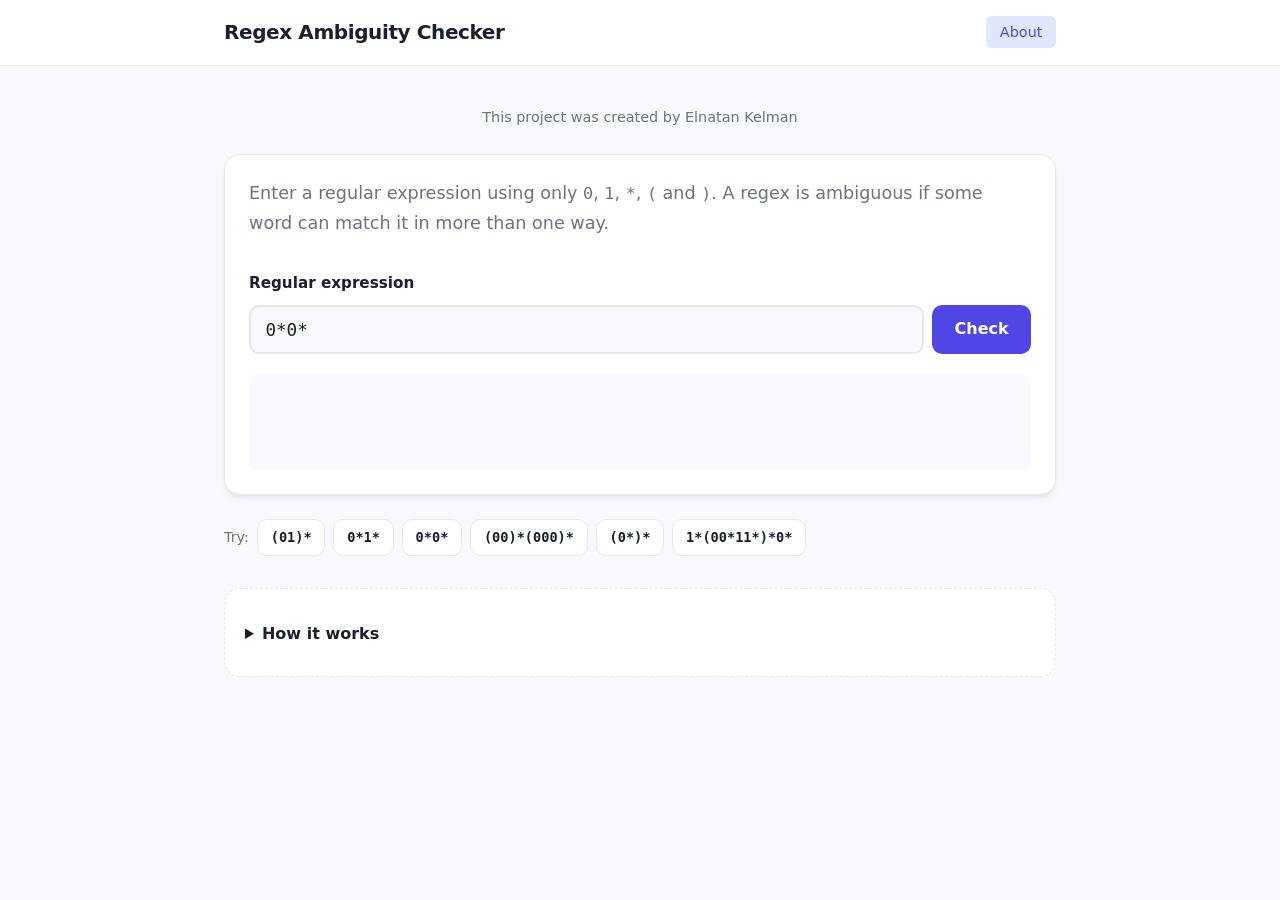
==== commit 65c031bf: "Update index.html added name" ====
--- a/index.html
+++ b/index.html
@@ -18,7 +18,7 @@
   </header>
 
   <main>
-    <p class="inspiration-line">This project was inspired by the course material of MATH 249 at University of Waterloo, taught by Professor Stephen Melczer. See more at <a href="https://enumeration.ca" target="_blank" rel="noopener">enumeration.ca</a></p>
+    <p class="inspiration-line">This project was created by Elnatan Kelman</p>
 
 <div class="checker-card">
   <p class="lead">Enter a regular expression using only <code>0</code>, <code>1</code>, <code>*</code>, <code>(</code> and <code>)</code>. A regex is ambiguous if some word can match it in more than one way.</p>
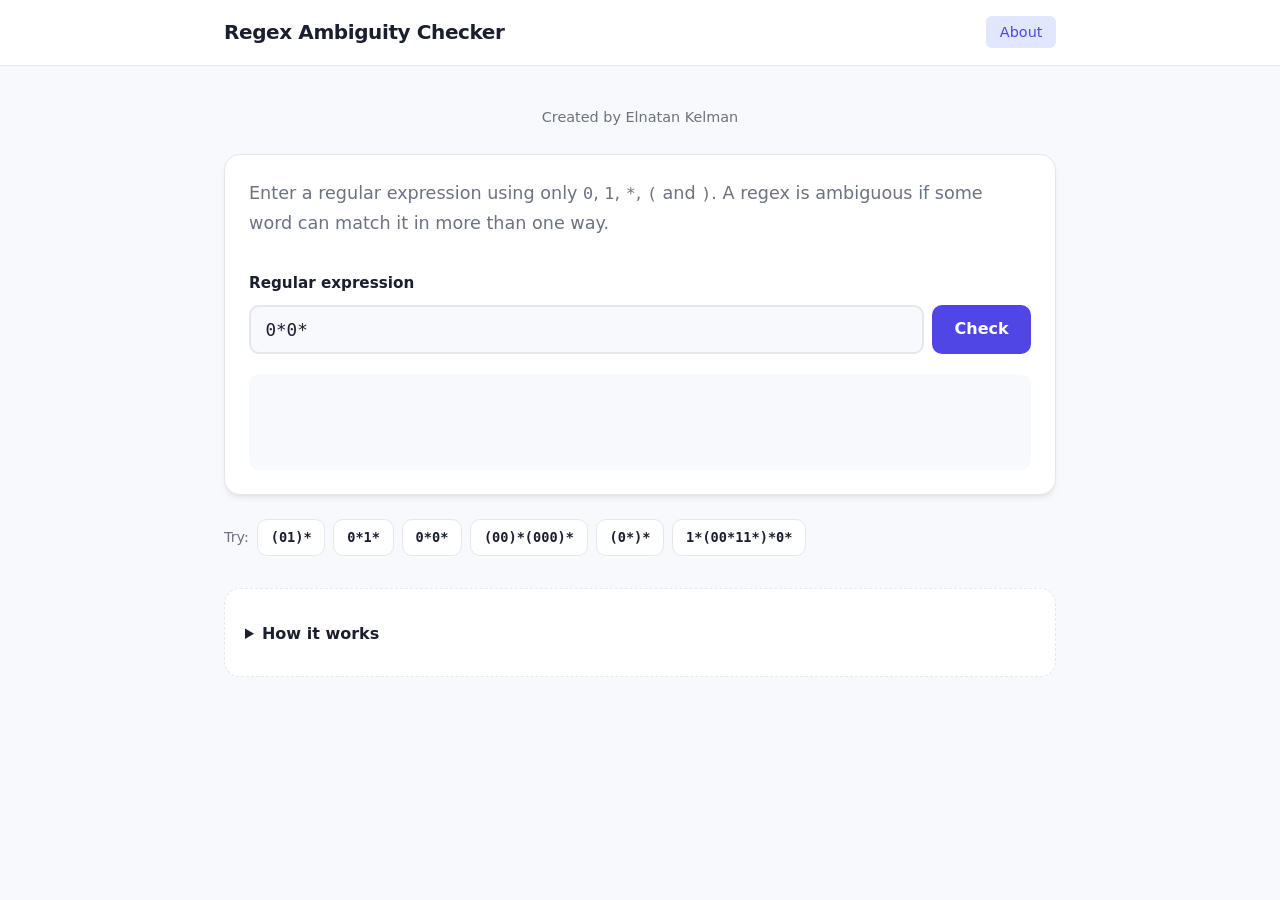
==== commit 564c0a52: "Update index.html" ====
--- a/index.html
+++ b/index.html
@@ -18,7 +18,7 @@
   </header>
 
   <main>
-    <p class="inspiration-line">This project was created by Elnatan Kelman</p>
+    <p class="inspiration-line">Created by Elnatan Kelman</p>
 
 <div class="checker-card">
   <p class="lead">Enter a regular expression using only <code>0</code>, <code>1</code>, <code>*</code>, <code>(</code> and <code>)</code>. A regex is ambiguous if some word can match it in more than one way.</p>
